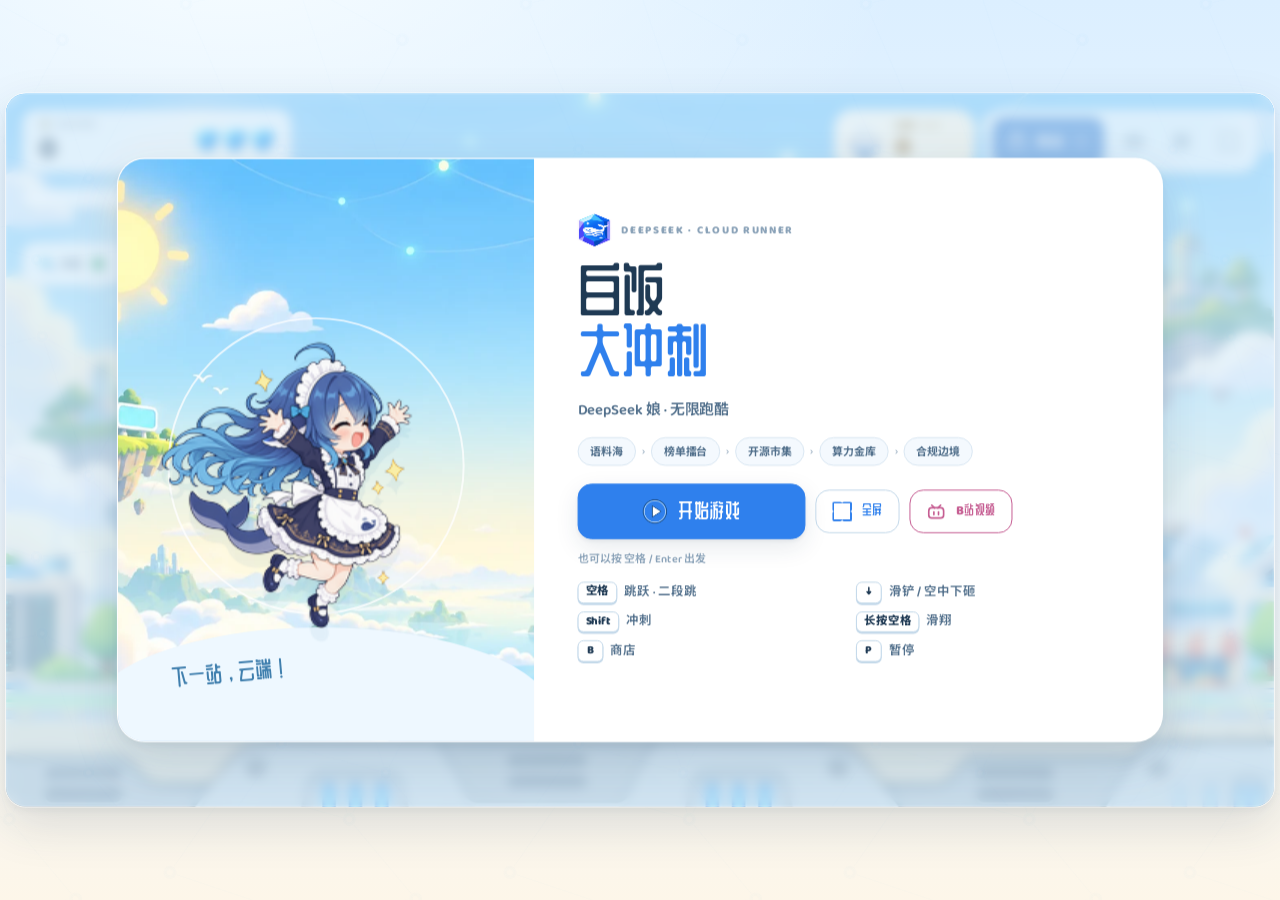
==== index.html @ c10078e0 "feat: expand random events and introduce them gradually Add moving validation bars, repeated slide c" ====
<!DOCTYPE html>
<html lang="zh-CN">
<head>
<meta charset="utf-8">
<meta name="viewport" content="width=device-width,initial-scale=1,viewport-fit=cover,user-scalable=no">
<title>DeepSeek 娘 · 白饭大冲刺</title>
<meta name="theme-color" content="#eaf5ff">
<!-- iOS exposes no Fullscreen API for pages, so an installed home-screen app is
     the only chrome-free option there; these let 分享 → 添加到主屏幕 launch
     without Safari's toolbars. -->
<meta name="mobile-web-app-capable" content="yes">
<meta name="apple-mobile-web-app-capable" content="yes">
<meta name="apple-mobile-web-app-status-bar-style" content="black-translucent">
<meta name="apple-mobile-web-app-title" content="白饭大冲刺">
<link rel="preconnect" href="https://fonts.googleapis.com">
<link rel="preconnect" href="https://fonts.gstatic.com" crossorigin>
<link href="https://fonts.googleapis.com/css2?family=Baloo+2:wght@600;800&family=Noto+Sans+SC:wght@400..900&family=ZCOOL+QingKe+HuangYou&display=swap" rel="stylesheet">
<style>
  /* Structural base only: layout that keeps the 1280x720 stage honest, the
     hide-classes the game toggles, and two hand-drawn glyphs. Every colour,
     shadow, radius and animation lives in src/art-direction.css so there is
     exactly one place to change how the game looks. */
  *{box-sizing:border-box;-webkit-tap-highlight-color:transparent}
  html,body{margin:0;height:100%;overflow:hidden}
  body{
    font-family:var(--f-ui);
    /* The display face ships one weight; asking it for 800 would smear a fake
       bold over a face that is already heavy. Real weights (Baloo, Noto) are
       unaffected — only synthesis is off. */
    font-synthesis-weight:none;
    user-select:none;-webkit-user-select:none;
    /* A held finger is a glide, and on iOS a held finger is also how you raise
       the callout bubble over a long-pressable element. Suppressing it keeps the
       verb usable on the platform that invented the gesture. */
    -webkit-touch-callout:none;
    touch-action:none;
  }
  button{font-family:inherit}

  /* ============================================================ cabinet ==== */
  #fit{position:fixed;inset:0;display:flex;align-items:center;justify-content:center}
  #stage{
    position:relative;width:1280px;height:720px;
    /* #fit is a flex row, and a 1280px item in a narrower one shrinks by default.
       Shrinking the layout box while the canvas keeps its own 1280px width put
       the right-hand third of the world outside `overflow:hidden`: the player
       ran blind into obstacles that were never on screen. The stage must stay
       1280 wide and let fitStage() scale it down instead. */
    flex:0 0 auto;
    transform-origin:center center;
    overflow:hidden;
  }
  canvas{display:block;width:1280px;height:720px}

  /* ================================================================ HUD ==== */
  #hud{position:absolute;inset:0;z-index:2;pointer-events:none;font-weight:800}

  /* NOTE: the button row lives inside #hud (z-index 2), so nothing in it can
     ever paint above #overlay (z-index 6): on the title and game-over cards
     these buttons are covered and inert, which is why the fullscreen entry
     point a player looks for first also exists on the title card itself. */
  #btns{pointer-events:auto}

  /* Fullscreen glyph, drawn in CSS: the asset pipeline's ui set is a fixed list
     that must match disk exactly, and a 20px corner bracket is not worth a PNG.
     currentColor so the same glyph works on the HUD button and on the title
     card's lighter plate. */
  .jsFs.hide{display:none}
  .fsIco{position:relative;display:inline-block;width:20px;height:20px;flex:0 0 auto}
  .fsIco::before,.fsIco::after,.fsIco i::before,.fsIco i::after{
    content:"";position:absolute;width:8px;height:8px;
    border:2px solid currentColor;border-radius:2px;
  }
  .fsIco::before{left:0;top:0;border-right:0;border-bottom:0}
  .fsIco::after{right:0;bottom:0;border-left:0;border-top:0}
  .fsIco i::before{right:0;top:0;border-left:0;border-bottom:0}
  .fsIco i::after{left:0;bottom:0;border-right:0;border-top:0}

  /* Bilibili's TV mark, drawn inline for the same reason as .fsIco: ui/ is a
     fixed list that must match disk, and a one-off brand glyph is not worth a
     PNG. currentColor so the ghost button decides the colour. */
  .biliIco{width:20px;height:20px;flex:0 0 auto;fill:none;stroke:currentColor;stroke-width:2;stroke-linecap:round;stroke-linejoin:round}

  /* ============================================================ overlays ==== */
  #overlay{
    position:absolute;inset:0;z-index:6;display:flex;align-items:center;justify-content:center;
  }
  #overlay.hide{display:none}

  /* ============================================================= loading === */
  #loading{
    position:absolute;inset:0;z-index:9;display:flex;align-items:center;justify-content:center;
    flex-direction:column;gap:18px;
  }
  #loading.hide{display:none}

  /* ========================================================== touch pad ==== */
  /* Pinned to the viewport rather than to the 1280x720 stage on purpose: inside
     the stage these would be scaled down with the world and land around 25px on
     a phone, well under any touch-target guideline, and they would move around
     under the thumb every time the window changed size. */
  #pad{position:fixed;inset:0;z-index:8;display:none;pointer-events:none}
  @media (hover:none) and (pointer:coarse){ #pad{display:block} }
  #pad.hide{display:none}
  #pad .side{position:absolute;bottom:calc(18px + env(safe-area-inset-bottom,0px));display:flex;gap:14px;align-items:flex-end}
  #pad .side.l{left:calc(18px + env(safe-area-inset-left,0px))}
  #pad .side.r{right:calc(18px + env(safe-area-inset-right,0px))}

  /* ============================================================ rotate ===== */
  /* The stage is 16:9, so a portrait phone can only ever show a sliver of it
     (a 390px-wide screen lands on a ~0.3 scale with two thirds of the track
     off-screen). Rather than let someone start a run they cannot read, ask for
     landscape first. Purely a media query: rotating swaps it out with no JS. */
  #rotate{
    position:fixed;inset:0;z-index:20;display:none;
    flex-direction:column;align-items:center;justify-content:center;gap:18px;
    padding:28px;text-align:center;
  }
  /* iOS only: no Fullscreen API to offer, so point at the one route that works. */
  .iosHint{display:none;margin-top:10px}
  body.ios .iosHint{display:block}
  /* Phones only. A portrait tablet or a narrow desktop window still lands on a
     scale around 0.6, which is small but honest, and blocking it would be a
     false alarm. */
  @media (orientation:portrait) and (max-width:600px){ #rotate{display:flex} }

  /* ============================================================= helpers === */
  #stage.selecting canvas{transition:filter .25s}

  @media (prefers-reduced-motion:reduce){
    *,*::before,*::after{animation-duration:.001ms !important;animation-iteration-count:1 !important}
  }
</style>
<link rel="stylesheet" href="src/art-direction.css?v=20260930-sky2">
</head>
<body>
<div id="fit">
  <div id="stage">
    <canvas id="cv" width="1280" height="720"></canvas>

    <div id="hud">
      <div id="dashFx"></div>
      <div id="topleft" class="panel">
        <div id="scoreWrap">
          <div id="scoreLabel"><img data-asset="ui/badge_score" alt="">SCORE</div>
          <div id="score">0</div>
        </div>
        <div id="riceWrap">
          <img id="riceIcon" alt="白饭">
          <div id="riceBlock">
            <div id="riceLabel">白饭 <span>RICE</span></div>
            <div id="riceCount">0</div>
          </div>
        </div>
      </div>

      <div id="topright">
        <div id="livesRow" class="panel"></div>
        <div id="dashHud" class="panel">
          <span class="dhTag"><img data-asset="item/dash" alt="">冲刺</span>
          <div id="dashPips"></div>
          <div id="dashCd"><i id="dashCdBar"></i></div>
        </div>
        <div id="btns">
          <button class="btn" id="btnShop" title="技能商店"><svg class="hudIcon" viewBox="0 0 24 24" aria-hidden="true"><path d="M5 8h14l1 12H4L5 8Z"/><path d="M8 9V6a4 4 0 0 1 8 0v3"/></svg><span class="btnTip">商店</span><kbd aria-hidden="true">B</kbd></button>
          <button class="btn" id="btnSound" title="音效开关 (M)" aria-label="静音" aria-pressed="false"><svg class="hudIcon" viewBox="0 0 24 24" aria-hidden="true"><path d="M11 4 6 8H3v8h3l5 4V4Z"/><g class="soundWaves"><path d="M15 8a6 6 0 0 1 0 8M18 4a11 11 0 0 1 0 16"/></g><path class="soundSlash" d="m16 9 6 6m0-6-6 6"/></svg></button>
          <button class="btn" id="btnPause" title="暂停 (P)" aria-label="暂停游戏"><svg class="hudIcon" viewBox="0 0 24 24" aria-hidden="true"><rect x="5" y="4" width="4" height="16" rx="1.5"/><rect x="15" y="4" width="4" height="16" rx="1.5"/></svg></button>
          <button class="btn jsFs hide" id="btnFull" title="全屏 (F)" aria-label="切换全屏"><svg class="hudIcon" viewBox="0 0 24 24" aria-hidden="true"><path d="M9 3H3v6m12-6h6v6M3 15v6h6m12-6v6h-6"/></svg></button>
        </div>
        <div id="powerups"></div>
      </div>

      <div id="shopNotice" class="panel"></div>

      <div id="combo">
        <div id="comboRing"></div>
        <div id="comboNum">x1</div>
        <div id="comboTxt">白饭连击</div>
      </div>
    </div>

    <div id="overlay">
      <div class="card" id="cardTitle">
        <div class="titleArt" aria-hidden="true"><span class="titleOrbit"></span><img data-asset="hero/cheer" alt=""><span class="titleArtNote">下一站，云端！</span></div>
        <div class="titleContent">
        <div class="titleEyebrow"><img id="emblem" alt="">DEEPSEEK · CLOUD RUNNER</div>
        <div class="titleWrap">
          <h1>白饭<span>大冲刺</span></h1>
        </div>
        <div class="sub">DeepSeek 娘 · 无限跑酷</div>

        <div class="zoneStrip">
          <span class="zchip">语料海</span><em>›</em>
          <span class="zchip">榜单擂台</span><em>›</em>
          <span class="zchip">开源市集</span><em>›</em>
          <span class="zchip">算力金库</span><em>›</em>
          <span class="zchip">合规边境</span>
        </div>

        <div class="startRow">
          <button class="bigbtn" id="btnStart"><img data-asset="ui/icon_play" alt="">开始游戏</button>
          <button class="bigbtn ghost jsFs hide" id="btnFullCard"><span class="fsIco"><i></i></span>全屏</button>
          <a class="bigbtn ghost" id="btnBili" href="https://www.bilibili.com/video/BV1D9aW6KEaZ/" target="_blank" rel="noopener noreferrer" title="在哔哩哔哩观看"><svg class="biliIco" viewBox="0 0 24 24" aria-hidden="true"><rect x="3" y="7.6" width="18" height="12.4" rx="3.6"/><path d="M6.6 4.4 10 7.9M17.4 4.4 14 7.9"/><path d="M9.2 12.6v3.4M14.8 12.6v3.4"/></svg>B站视频</a>
        </div>
        <div class="start">也可以按 空格 / Enter 出发</div>

        <div class="keybar">
          <span class="kb"><b>空格</b>跳跃 · 二段跳</span>
          <span class="kb"><b>↓</b>滑铲 / 空中下砸</span>
          <span class="kb"><b>Shift</b>冲刺</span>
          <span class="kb"><b>长按空格</b>滑翔</span>
          <span class="kb"><b>B</b>商店</span>
          <span class="kb"><b>P</b>暂停</span>
        </div>
        <div class="mobileHelp">手机横屏 · 使用两侧按钮跳跃、冲刺和滑铲</div>
        <div class="iosHint">iPhone 全屏：分享 → 添加到主屏幕</div>
        <div class="best" id="titleBest"></div>
        </div>
      </div>

      <div class="card hide" id="cardOver" style="display:none">
        <div class="overArt" aria-hidden="true">
          <span class="overOrbit"></span>
          <img class="overFoe" data-asset="obstacle/new/patrol" alt="">
          <img class="overHero" data-asset="hero/hurt" alt="">
          <span class="overArtNote">被 Bug 拦住了去路</span>
        </div>

        <div class="overContent">
          <div class="goHead">
            <img class="marquee" data-asset="ui/marquee" alt="">
            <div class="goHeadTxt">
              <div id="goTitle">绊倒了！</div>
            </div>
          </div>

          <div class="goScore">
            <div class="goScoreLabel">本局总分</div>
            <div id="sScore" class="goScoreNum">0</div>
            <div id="bestLine"></div>
          </div>

          <div id="deathReason" class="deathReason" role="status"></div>

          <div id="goStats">
            <div class="stat"><span><img class="statIco" data-asset="item/rice" alt="">白饭</span><b id="sRice">0</b></div>
            <div class="stat"><span><img class="statIco" data-asset="item/dash" alt="">距离</span><b id="sDist">0</b></div>
            <div class="stat"><span><img class="statIco" data-asset="ui/badge_score" alt="">最高连击</span><b id="sCombo">0</b></div>
            <div class="stat"><span><img class="statIco" data-asset="item/datacard" alt="">到达分区</span><b id="sZone">—</b></div>
            <div class="stat"><span><img class="statIco" data-asset="item/spark" alt="">完成分区目标</span><b id="sGoals">0</b></div>
            <div class="stat skills"><span><img class="statIco" data-asset="ui/icon_shop" alt="">本局技能</span><b id="sCards">无</b></div>
          </div>

          <div class="row">
            <button class="legbtn primary" id="btnAgain"><img data-asset="ui/icon_restart" alt="">再跑一次</button>
            <button class="legbtn" id="btnHome"><img data-asset="ui/icon_home" alt="">回到标题</button>
          </div>
          <div class="overHint">按 空格 / Enter 立即重跑</div>
        </div>
      </div>
    </div>

    <div id="loading">
      <img id="loadEmblem" data-asset="ui/emblem" alt="" style="width:88px;height:88px;filter:drop-shadow(0 6px 16px rgba(0,0,0,.6))">
      <div class="loadTitle">正在加载素材</div>
      <div class="loadBar"><i></i></div>
    </div>
  </div>
</div>

<div id="rotate">
  <div class="phone"></div>
  <b>请横屏游玩</b>
  <span>赛道是 16:9 的，竖屏只看得见中间一小条。<br>把手机横过来即可开始。</span>
</div>

<div id="pad" class="hide">
  <div class="side l">
    <button id="padSlide" aria-label="滑铲 / 空中下砸">滑铲<i>按住下砸</i></button>
    <button id="padDash" aria-label="冲刺">冲刺</button>
  </div>
  <div class="side r">
    <button class="jump" id="padJump" aria-label="跳跃 / 按住滑翔">跳跃<i>按住滑翔</i></button>
  </div>
</div>

<script src="src/memes.js"></script>
<script src="src/audio.js"></script>
<script src="src/game.js?v=20261001-events1"></script>
</body>
</html>
---- src/art-direction.css ----
/* ==========================================================================
   白饭大冲刺 · UI design system
   One theme, one component language. Light "paper over sky": white cards,
   quiet blue ink, warm gold reserved for rewards. No neon, no glow, no
   scanlines — the illustration carries the colour, the interface stays calm.
   Structure lives in index.html; everything visual is defined here.
   ========================================================================== */

:root{
  /* --- type: two voices, split by job -------------------------------- */
  --f-ui:'Baloo 2','Noto Sans SC','PingFang SC','Microsoft YaHei UI',system-ui,sans-serif;
  --f-display:'Baloo 2','ZCOOL QingKe HuangYou','Noto Sans SC','PingFang SC','Microsoft YaHei UI',system-ui,sans-serif;

  /* --- ink ------------------------------------------------------------ */
  --ink:#1f3a54;          /* headings, numbers, primary text */
  --ink-2:#52708c;        /* body, values, secondary */
  --ink-3:#8aa2b8;        /* captions, hints */

  /* --- surfaces ------------------------------------------------------- */
  --paper:#ffffff;
  --paper-soft:#f4f9fe;
  --line:#dbe8f3;
  --line-strong:#c4d9ea;

  /* --- accents: one job each ------------------------------------------ */
  --blue:#2f80ed;         /* interactive */
  --blue-2:#1e63c8;       /* interactive, pressed/hover */
  --blue-soft:#e7f1fd;
  --gold:#b97b12;         /* reward text (contrast-safe on light) */
  --gold-bright:#f2a93b;  /* reward fill, bar, icon */
  --gold-soft:#fdf3e0;
  --green:#3fa97c;        /* buffs, safety, dash */
  --green-soft:#e7f6ef;
  --red:#e4605e;          /* hazards */
  --pink:#c65d92;         /* special upgrades */
  --pink-soft:#fbeaf3;

  /* --- radius --------------------------------------------------------- */
  --r-s:10px; --r-m:14px; --r-l:20px; --r-xl:28px;

  /* --- elevation: soft, single source --------------------------------- */
  --sh-1:0 1px 2px rgba(31,58,84,.07),0 2px 10px rgba(31,58,84,.05);
  --sh-2:0 2px 4px rgba(31,58,84,.06),0 8px 24px rgba(31,58,84,.10);
  --sh-3:0 4px 8px rgba(31,58,84,.05),0 18px 48px rgba(31,58,84,.14);
}

/* ============================================================ backdrop === */
html,body{background:#e9f4fd}
body{color:var(--ink)}
#fit{background:
  radial-gradient(1100px 640px at 18% -8%,#f8fdff 0%,rgba(248,253,255,0) 62%),
  linear-gradient(180deg,#dcefff 0%,#eef7ff 56%,#fdf6e9 100%)}
/* The repeating AI motif. The URL arrives as a custom property rather than a
   literal, because ASSET_VERSION lives in game.js and CSS cannot read it: a bare
   `url(...)` here would be a second, separate cache entry for a file the
   preloader already fetched (see assetURL in game.js). bindShellAssets() sets
   it before the first frame. Unset simply means no motif, which is the correct
   degradation — the same layers are already a soft gradient without it. */
#fit::before{
  content:"";position:absolute;inset:0;pointer-events:none;
  background:var(--pattern-ai) center/340px repeat;opacity:.05;
}
#stage{
  border-radius:var(--r-l);
  box-shadow:0 0 0 1px rgba(255,255,255,.65),var(--sh-3);
}
#stage::after{
  content:"";position:absolute;inset:0;z-index:1;pointer-events:none;
  border-radius:var(--r-l);box-shadow:inset 0 0 0 1.5px rgba(255,255,255,.4);
}

/* =============================================================== panels === */
.panel{
  position:relative;
  background:rgba(255,255,255,.88);
  border:1px solid var(--line);
  border-radius:var(--r-m);
  backdrop-filter:blur(10px);-webkit-backdrop-filter:blur(10px);
  box-shadow:var(--sh-1);
}
.panel::before{content:none}

/* ============================================================ typography == */
#cardTitle h1,.titleArtNote,#goTitle,
.bigbtn,.legbtn,
#loading .loadTitle,
#shopPanel h2,.siName,
#evTitle,#zoneName,
#rotate b,
#pad button,
#btnShop .btnTip,
#cardOver .stat b{font-family:var(--f-display)}
/* Long mixed values ("护盾 Lv.2、磁铁 Lv.1、过载 Lv.3") are a sentence, not a
   name: the display face turns them to mush at 14px. */
#cardOver .stat.skills b{font-family:var(--f-ui)}

/* ================================================================= HUD === */
#topleft{
  position:absolute;left:16px;top:16px;
  display:flex;align-items:center;gap:14px;
  min-width:272px;height:64px;box-sizing:border-box;padding:8px 16px;
}
#scoreWrap{display:flex;flex-direction:column;line-height:1;min-width:96px}
#scoreLabel{
  display:flex;align-items:center;gap:5px;
  font-size:11px;font-weight:800;letter-spacing:.14em;color:var(--ink-3);margin-bottom:4px;
}
#scoreLabel img{width:13px;height:13px;opacity:.85}
#score{font-size:30px;font-weight:800;line-height:1;color:var(--ink);font-variant-numeric:tabular-nums}
#livesRow{
  display:flex;align-items:center;gap:4px;margin-left:auto;padding:0 0 0 14px;
  background:none;border:0;border-left:1px solid var(--line);border-radius:0;
  box-shadow:none;backdrop-filter:none;-webkit-backdrop-filter:none;
}
#livesRow::before{content:none}
.life{width:24px;height:24px;transition:transform .2s,opacity .3s,filter .3s}
.life.lost{opacity:.32;filter:grayscale(1);transform:scale(.85)}

#combo{
  position:absolute;left:304px;top:16px;width:104px;height:64px;box-sizing:border-box;
  display:flex;flex-direction:column;align-items:center;justify-content:center;gap:1px;
  background:rgba(253,243,224,.94);border:1px solid #f0dfb8;border-radius:var(--r-m);
  backdrop-filter:blur(10px);-webkit-backdrop-filter:blur(10px);box-shadow:var(--sh-1);
  opacity:0;transition:opacity .18s;
}
#combo.on{opacity:1}
#comboNum{font-size:28px;font-weight:800;line-height:1;color:var(--gold);font-variant-numeric:tabular-nums}
#comboNum.hit{animation:cpop .3s cubic-bezier(.34,1.7,.5,1)}
@keyframes cpop{0%{transform:scale(1)}50%{transform:scale(1.32)}100%{transform:scale(1)}}
#comboTxt{font-size:11px;font-weight:700;letter-spacing:.08em;color:var(--gold);opacity:.8}
#comboRing{display:block;position:absolute;inset:7px;border:2px solid rgba(223,169,67,.28);border-radius:50%;pointer-events:none;transition:transform .08s,opacity .08s}

#topright{position:absolute;top:16px;right:16px;display:flex;flex-direction:row;align-items:center;gap:10px}

#riceWrap{
  display:flex;align-items:center;gap:10px;min-width:142px;height:64px;box-sizing:border-box;padding:0 16px 0 10px;margin:0;
  background:linear-gradient(150deg,#fffdf7,#fff2d8);border:1px solid rgba(255,255,255,.95);border-radius:19px;
  box-shadow:inset 0 -2px 0 #eddab2,0 4px 12px rgba(57,104,143,.12);
}
#riceIcon{width:40px;height:40px;object-fit:contain;filter:drop-shadow(0 2px 1px rgba(152,107,36,.12))}
#riceBlock{display:flex;flex-direction:column;line-height:1}
#riceLabel{display:flex;align-items:center;gap:6px;font-size:10px;font-weight:700;letter-spacing:.04em;color:#956d2c;margin-bottom:3px;white-space:nowrap}
#riceLabel span{font-size:8px;letter-spacing:.12em;color:#ac8951}
#riceCount{font-size:27px;font-weight:800;line-height:1;color:#8e5d19;font-variant-numeric:tabular-nums}
#riceCount.pop{animation:pop .26s ease-out}
@keyframes pop{0%{transform:scale(1)}45%{transform:scale(1.28)}100%{transform:scale(1)}}

#btns{
  display:flex;align-items:center;gap:4px;height:64px;padding:7px;
  border:1px solid rgba(255,255,255,.85);border-radius:19px;
  background:rgba(242,250,255,.88);
  backdrop-filter:blur(14px);-webkit-backdrop-filter:blur(14px);
  box-shadow:inset 0 1px 0 #fff,0 4px 12px rgba(57,104,143,.12);
}
.btn{
  height:46px;min-width:46px;padding:0;border-radius:var(--r-m);border:1px solid var(--line);
  background:rgba(255,255,255,.88);color:var(--blue);cursor:pointer;font-weight:800;
  display:flex;align-items:center;justify-content:center;gap:8px;
  backdrop-filter:blur(10px);-webkit-backdrop-filter:blur(10px);
  box-shadow:var(--sh-1);
  transition:transform .12s,box-shadow .12s,background-color .15s,border-color .15s,color .15s;
}
.btn img{width:22px;height:22px;object-fit:contain;pointer-events:none}
.btn:hover{transform:translateY(-1px);background:#fff;border-color:var(--line-strong);box-shadow:var(--sh-2)}
.btn:active{transform:translateY(1px);box-shadow:var(--sh-1)}
.btn.off{color:var(--ink-3)}
#btns .btn{
  flex:0 0 auto;width:44px;min-width:44px;height:48px;border:0;border-radius:12px;
  color:#53799a;background:transparent;box-shadow:none;
  backdrop-filter:none;-webkit-backdrop-filter:none;
  transition:transform .18s ease,background-color .18s ease,box-shadow .18s ease,color .18s ease;
}
#btns .btn:hover{color:#246fc2;background:#fff;box-shadow:0 2px 5px rgba(57,104,143,.09);transform:translateY(-1px)}
#btns .btn:active{transform:translateY(1px) scale(.96);box-shadow:none}
#btns .btn:focus-visible{outline:3px solid #215fa4;outline-offset:2px}
.hudIcon{width:21px;height:21px;fill:none;stroke:currentColor;stroke-width:1.8;stroke-linecap:round;stroke-linejoin:round;pointer-events:none}
#btns #btnShop{
  width:auto;min-width:112px;padding:0 13px;margin-right:4px;gap:8px;
  color:#fff;background:#307bd3;
  box-shadow:inset 0 1px 0 rgba(255,255,255,.25),0 3px 0 #2261aa,0 4px 7px rgba(37,99,168,.18);
}
#btns #btnShop:hover{background:#3c88de;box-shadow:inset 0 1px 0 rgba(255,255,255,.3),0 3px 0 #2261aa,0 5px 10px rgba(37,99,168,.22)}
#btns #btnShop:active{transform:translateY(2px);box-shadow:inset 0 1px 3px rgba(20,67,122,.2)}
#btnShop .btnTip{font-family:var(--f-ui);font-size:14px;font-weight:700;letter-spacing:.05em}
#btnShop kbd{display:flex;align-items:center;justify-content:center;width:17px;height:19px;border:1px solid rgba(255,255,255,.35);border-radius:5px;font:600 10px var(--f-ui);color:#e0efff}
#btns .btn.off{color:#8b9dad;background:rgba(210,225,237,.5)}
.soundSlash,#btnSound.off .soundWaves{display:none}
#btnSound.off .soundSlash{display:block}

#dashHud{
  position:absolute;left:16px;top:150px;height:44px;box-sizing:border-box;
  display:flex;align-items:center;gap:9px;padding:0 14px;
}
.dhTag{display:flex;align-items:center;gap:5px;font-size:11px;font-weight:800;letter-spacing:.1em;color:var(--ink-2)}
.dhTag img{width:18px;height:18px;object-fit:contain}
#dashPips{display:flex;gap:4px}
#dashPips i{width:12px;height:12px;border-radius:4px;background:var(--green);box-shadow:inset 0 1px 0 rgba(255,255,255,.45)}
#dashPips i.spent{background:#e3ecf3;box-shadow:none}
#dashCd{position:relative;width:0;height:6px;border-radius:3px;overflow:hidden;background:#e3ecf3;transition:width .18s}
#dashCd.on{width:52px}
#dashCd i{display:block;height:100%;width:0;border-radius:3px;background:var(--green)}

#powerups{position:absolute;left:184px;top:150px;display:flex;flex-direction:row;align-items:center;gap:8px}
.pw{display:flex;align-items:center;gap:9px;width:150px;height:44px;box-sizing:border-box;padding:0 12px 0 8px}
.pw img{width:26px;height:26px;object-fit:contain;flex:0 0 auto}
.pwBody{flex:1;display:flex;flex-direction:column;gap:3px;min-width:0}
.pwName{font-size:11px;font-weight:800;letter-spacing:.04em;color:var(--ink-2);white-space:nowrap;overflow:hidden;text-overflow:ellipsis}
.pw .bar{position:relative;height:6px;border-radius:3px;background:#e3ecf3;overflow:hidden}
.pw .bar i{display:block;height:100%;border-radius:3px;background:var(--blue);transition:width .1s linear}
.pw.chip .bar i{background:var(--gold-bright)}
.pw.magnet .bar i{background:#e58ab8}
.pw.shield .bar i{background:var(--green)}
.pw.overclock .bar i{background:var(--gold-bright)}

#dashFx{
  position:absolute;inset:0;pointer-events:none;opacity:0;transition:opacity .25s;
  background:linear-gradient(90deg,transparent,rgba(255,255,255,.32),transparent);
}

#zonePlaque{
  position:absolute;left:16px;top:96px;
  display:flex;align-items:baseline;gap:10px;
  min-width:280px;max-width:470px;box-sizing:border-box;padding:9px 14px;
  transition:border-color .3s,background-color .3s;
}
#zoneTag{display:none}
#zoneName{font-size:17px;color:var(--ink);letter-spacing:.02em;white-space:nowrap}
#zoneRule{font-size:11px;font-style:normal;color:var(--ink-2)}
#zoneGoal{
  font-size:11px;color:var(--gold);margin-left:auto;padding-left:10px;
  border-left:1px solid var(--line);white-space:nowrap;
}
#zonePlaque.banner{border-color:#f0d9a8;background:rgba(253,243,224,.95)}

#eventBanner{
  position:absolute;right:16px;top:96px;width:382px;max-width:382px;box-sizing:border-box;
  display:flex;align-items:center;gap:12px;padding:10px 14px;
  border-left:4px solid var(--blue);
  opacity:0;pointer-events:none;transform:translateY(-6px);
  transition:opacity .25s,transform .25s,border-color .25s;
}
#eventBanner.on{opacity:1;transform:translateY(0)}
#eventBanner.reward{border-left-color:var(--gold-bright)}
#eventBanner.hazard{border-left-color:var(--red)}
#eventBanner.shop{border-left-color:var(--green)}
#eventBanner.mood{border-left-color:var(--blue)}
#evFace{width:44px;height:56px;object-fit:contain;flex:0 0 auto}
#evBody{display:flex;flex-direction:column;gap:2px;min-width:0;flex:1}
#evTitle{font-size:15px;font-weight:800;color:var(--ink);line-height:1.3}
#evText{font-size:11.5px;font-weight:600;color:var(--ink-2);line-height:1.45}
#evCue{display:none}
#evTimer{margin-top:4px;height:4px;border-radius:2px;background:#e3ecf3;overflow:hidden}
#evTimer i{display:block;height:100%;width:100%;border-radius:2px;background:var(--gold-bright)}

#shopNotice{
  position:absolute;right:16px;bottom:16px;max-width:360px;padding:8px 14px;border-radius:var(--r-s);
  font-size:12.5px;font-weight:700;color:var(--gold);
  background:rgba(253,243,224,.95);border:1px solid #f0dfb8;box-shadow:var(--sh-1);
  opacity:0;pointer-events:none;transition:opacity .2s;
}
#shopNotice.on{opacity:1}

/* ============================================================= overlays === */
#overlay{
  background:rgba(214,236,250,.6);
  backdrop-filter:blur(6px);-webkit-backdrop-filter:blur(6px);
}
#overlay::before{
  content:"";position:absolute;inset:0;pointer-events:none;opacity:.04;
  background:var(--pattern-ai) center/300px repeat;
}
.card{
  position:relative;z-index:1;
  display:flex;flex-direction:column;align-items:center;text-align:center;
  padding:32px 44px;
  max-height:calc(100% - 28px);overflow:auto;scrollbar-width:none;
  background:var(--paper);border:1px solid rgba(255,255,255,.9);border-radius:var(--r-xl);
  box-shadow:var(--sh-3);
}
.card::-webkit-scrollbar{display:none}

/* =========================================================== title card == */
#cardTitle{
  width:1056px;max-width:1056px;height:590px;padding:0;
  display:grid;grid-template-columns:420px 1fr;
  overflow:hidden;text-align:left;
}
/* Both card illustration columns (title and game-over) paint the sky backdrop.
   --card-sky is the SAME file the game loads for the running background
   (bg/sky.webp, 48 KB), not the 989 KB PNG these two rules used to pull in
   separately: the preloader already has it, so the cards cost no extra download
   and cannot drift from what the canvas draws. The `#d9f1ff` fallback keeps the
   flat sky colour if the variable is unset. Keep both rules on the variable —
   fixing only one leaves the other downloading the PNG and drifting on update. */
.titleArt{height:100%;position:relative;overflow:hidden;
  background:var(--card-sky,#d9f1ff) 25% center / auto 100%}
.titleArt::after{content:'';position:absolute;bottom:-65px;left:-30px;width:470px;height:180px;border-radius:50%;background:#eef8ff}
.titleArt > img{
  position:absolute;width:420px;height:auto;left:-6px;top:185px;z-index:2;
  filter:drop-shadow(0 14px 0 rgba(74,135,180,.08));
  animation:float 4s ease-in-out infinite;
}
@keyframes float{0%,100%{transform:translateY(0)}50%{transform:translateY(-8px)}}
.titleOrbit{position:absolute;width:300px;height:300px;border:2px solid rgba(255,255,255,.75);border-radius:50%;left:50px;top:160px}
.titleArtNote{position:absolute;bottom:50px;left:54px;z-index:3;color:#3f7fae;font-size:22px;font-weight:900;transform:rotate(-5deg)}
.titleContent{padding:36px 44px;align-self:center;min-width:0}
.titleEyebrow{display:flex;align-items:center;gap:10px;color:var(--ink-3);font-size:11px;font-weight:800;letter-spacing:.16em}
.titleEyebrow #emblem{width:34px;height:34px;animation:none;filter:none}
#cardTitle .titleWrap{width:auto;height:auto;display:block;margin:16px 0 12px}
#cardTitle h1{margin:0;font-size:58px;line-height:1.08;letter-spacing:0;color:var(--ink)}
#cardTitle h1 span{display:block;color:var(--blue)}
#cardTitle .sub{margin:0;font-size:15px;font-weight:600;line-height:1.65;letter-spacing:0;color:var(--ink-2)}
#cardTitle .zoneStrip{display:flex;align-items:center;gap:6px;flex-wrap:wrap;margin:14px 0 18px}
#cardTitle .zchip{
  padding:4px 12px;border-radius:999px;font-size:11px;font-weight:700;
  color:var(--ink-2);background:var(--paper-soft);border:1px solid var(--line);
}
#cardTitle .zoneStrip em{font-style:normal;color:var(--ink-3);font-size:11px}
#cardTitle .startRow{justify-content:flex-start;gap:10px;margin:0}
#cardTitle #btnStart{min-width:230px}
#cardTitle #btnFullCard{min-height:44px;padding:0 16px;font-size:13px}
/* An <a>, not a <button>: the rest of the row drives game actions, this one
   leaves the page. .bigbtn.ghost already sizes it; an anchor just needs the
   underline gone.
   Pink so the row reads "two ways to play, one door out" at a glance. Reuses
   the --pink pair rather than adding a brand token: it lands at the same
   contrast as the blue ghost beside it (3.90 vs 3.87), whereas Bilibili's own
   #FB7299 is only 2.64:1 and would look washed out at 13px. The .biliIco uses
   currentColor, so the glyph follows this colour for free. */
#cardTitle #btnBili{text-decoration:none;color:var(--pink);border-color:var(--pink)}
#cardTitle #btnBili:hover{background:var(--pink-soft);border-color:var(--pink)}
#cardTitle .start{margin:10px 0 14px;font-size:11px;font-weight:600;letter-spacing:.02em;text-align:left;color:var(--ink-3)}
/* Three explicit rows keep the key list inside the card's fixed height. */
#cardTitle .keybar{display:grid;grid-template-columns:1fr 1fr;gap:8px 16px;margin:0;justify-content:start}
#cardTitle .kb{border:0;background:transparent;padding:0;font-size:12.5px;line-height:1.3;gap:7px;white-space:nowrap}
#cardTitle .kb b{padding:3px 7px;font-size:11.5px;line-height:1.2;border-radius:6px}
.mobileHelp{display:none;font-size:12px;line-height:1.6;color:var(--ink-2);margin-top:12px}
#cardTitle .best{display:inline-flex;font-size:11px;padding:0;margin:14px 0 0;border:0;box-shadow:none;background:none;color:var(--gold)}

/* --- buttons ------------------------------------------------------------ */
.bigbtn{
  display:inline-flex;align-items:center;justify-content:center;gap:10px;cursor:pointer;
  min-height:56px;padding:0 32px;border-radius:var(--r-m);border:1px solid var(--blue);
  font-size:20px;font-weight:800;letter-spacing:.04em;color:#fff;background:var(--blue);
  box-shadow:var(--sh-2);
  transition:transform .12s,box-shadow .12s,background-color .15s,border-color .15s;
}
.bigbtn img{width:26px;height:26px;object-fit:contain}
.bigbtn:hover{background:var(--blue-2);border-color:var(--blue-2);transform:translateY(-1px);box-shadow:var(--sh-3)}
.bigbtn:active{transform:translateY(1px);box-shadow:var(--sh-1)}
.bigbtn.ghost{
  min-height:44px;padding:0 16px;font-size:13px;font-weight:800;
  color:var(--blue);background:transparent;border-color:var(--line-strong);box-shadow:none;
}
.bigbtn.ghost:hover{background:var(--blue-soft);border-color:var(--blue);transform:none;box-shadow:none}
.startRow{display:flex;align-items:center;justify-content:center;gap:12px;flex-wrap:wrap}
.start{font-size:11px;font-weight:600;color:var(--ink-3);letter-spacing:.02em}

.keybar{display:flex;gap:8px;flex-wrap:wrap;justify-content:center}
.kb{display:inline-flex;align-items:center;gap:7px;font-size:12.5px;font-weight:600;color:var(--ink-2);white-space:nowrap}
.kb b{
  display:inline-flex;align-items:center;justify-content:center;min-width:26px;padding:3px 8px;
  border-radius:6px;font-size:11.5px;font-weight:800;color:var(--ink);
  background:var(--paper);border:1px solid var(--line-strong);box-shadow:0 1.5px 0 var(--line-strong);
}
.best{display:inline-flex;align-items:center;gap:7px;font-size:11px;font-weight:800;color:var(--gold);letter-spacing:.02em}
.best img{width:16px;height:16px;object-fit:contain}
.best:empty{display:none}

/* ========================================================== game over ==== */
/* Built like the launch card — same 1056px frame, same illustration column —
   so the end of a run reads as the next page of the same book, not a form. */
#cardOver{
  width:1056px;max-width:1056px;min-height:552px;
  display:grid;grid-template-columns:392px 1fr;
  /* .card centres its children; a grid item centred in the block axis would
     collapse the art column to its content height, which is zero — everything
     in it is absolutely positioned. */
  align-items:stretch;
  padding:0;overflow:hidden;text-align:left;
}
.overArt{position:relative;overflow:hidden;
  background:var(--card-sky,#d9f1ff) 68% center / auto 100% no-repeat}
.overArt::after{
  content:'';position:absolute;left:-72px;bottom:-74px;width:560px;height:200px;
  border-radius:50%;background:#f2fbff;box-shadow:0 -10px 22px rgba(126,175,214,.10);
}
.overArt::before{
  content:'';position:absolute;left:-46px;bottom:96px;width:440px;height:340px;
  border-radius:50%;z-index:1;
  background:radial-gradient(closest-side,rgba(255,255,255,.7),rgba(255,255,255,0));
}
.overOrbit{position:absolute;left:66px;top:236px;width:224px;height:224px;z-index:1;
  border:2px solid rgba(255,255,255,.75);border-radius:50%}
.overHero{
  position:absolute;left:4px;bottom:92px;width:322px;height:auto;z-index:2;
  filter:drop-shadow(0 14px 0 rgba(74,135,180,.09));
  animation:float 4.4s ease-in-out infinite;
}
.overFoe{
  position:absolute;left:262px;bottom:34px;width:84px;height:auto;z-index:3;
  filter:drop-shadow(0 5px 0 rgba(74,135,180,.12));
  animation:foeTaunt 2.4s ease-in-out infinite;
}
@keyframes foeTaunt{
  0%,100%{transform:rotate(-6deg) translateY(0)}
  50%{transform:rotate(-2deg) translateY(-6px)}
}
.overArtNote{
  position:absolute;left:30px;bottom:38px;z-index:4;
  color:#3f7fae;font-size:20px;font-weight:900;transform:rotate(-5deg);text-shadow:0 1px 0 #fff;
}
.overContent{display:flex;flex-direction:column;align-items:center;padding:20px 44px 22px;min-width:0;text-align:center}

/* Ribbon header. The marquee art is 1200x360 and its inner field (where the
   heading belongs) runs rows 153-230, centred at 0.532 of the art; in this
   110px box that field falls on rows 59-70, so the heading takes a small
   downward nudge to sit on it rather than above it. */
.goHead{position:relative;width:100%;height:110px;display:flex;flex-direction:column;align-items:center;justify-content:center}
.goHead .marquee{position:absolute;inset:0;width:100%;height:100%;object-fit:contain}
.goHeadTxt{position:relative;z-index:1;display:flex;flex-direction:column;align-items:center;gap:2px;margin-top:8px}
#goTitle{font-size:32px;line-height:1;letter-spacing:.06em;color:var(--gold)}
#goTitle.pauseTitle{color:var(--blue)}

.goScore{display:flex;flex-direction:column;align-items:center;margin-top:2px}
.goScoreLabel{font-size:11px;font-weight:800;letter-spacing:.28em;color:var(--ink-3)}
.goScoreNum{font-size:56px;font-weight:800;line-height:1.1;color:var(--ink);font-variant-numeric:tabular-nums}
.goScore::after{content:'';display:block;width:120px;height:1px;margin:10px auto 0;background:var(--line)}
/* One line, two states — a record fell or it did not. It renders in both, so
   the card keeps its height either way, and the shortfall case is still worth
   reading: "how close was I" is the first thing a runner asks. */
#bestLine{display:flex;align-items:center;justify-content:center;gap:7px;margin-top:8px;min-height:30px;font-variant-numeric:tabular-nums}
#bestLine img{width:20px;height:20px;object-fit:contain}
#bestLine.rec{
  padding:3px 14px 3px 6px;border-radius:999px;font-size:12.5px;font-weight:800;letter-spacing:.06em;
  color:var(--pink);background:var(--pink-soft);border:1px solid #f2cfdf;animation:pop .5s ease-out;
}
#bestLine.near{font-size:12px;font-weight:600;color:var(--ink-3)}
#bestLine.near img{width:17px;height:17px;opacity:.65}
#bestLine.near b{font-size:14px;color:var(--blue)}

.deathReason{width:100%;margin-top:10px;padding:9px 14px;border-radius:var(--r-m);background:#fff5dc;border:1px solid #f1dca5;color:var(--ink-2);display:flex;flex-direction:column;gap:3px;text-align:left;font-size:12px;line-height:1.35}
.deathReason b{font-family:var(--f-display);font-size:15px;color:#bd7652}
.deathReason span{color:var(--ink-3)}
#goStats{display:grid;grid-template-columns:repeat(2,minmax(0,1fr));gap:8px;width:100%;margin:12px 0 0}
.stat{
  display:flex;align-items:center;justify-content:space-between;gap:12px;
  min-height:48px;padding:8px 14px;border-radius:var(--r-m);text-align:left;
  font-size:13px;font-weight:600;color:var(--ink-2);
  background:var(--paper-soft);border:1px solid var(--line);
}
.stat span{display:inline-flex;align-items:center;gap:8px;white-space:nowrap}
.statIco{width:22px;height:22px;object-fit:contain;flex:0 0 auto}
.stat b{font-size:20px;color:var(--ink);font-variant-numeric:tabular-nums}
/* Skill names are the one value that runs long ("护盾 Lv.2、磁铁 Lv.1、过载 Lv.3"),
   so that value alone may wrap and shrink instead of stretching the tile. */
.stat.skills b{font-size:14px;line-height:1.35;white-space:normal;text-align:right}

.row{display:flex;gap:12px;margin-top:16px;flex-wrap:wrap;justify-content:center}
.legbtn{
  pointer-events:auto;display:inline-flex;align-items:center;justify-content:center;gap:10px;
  min-height:52px;padding:0 26px;border-radius:var(--r-m);cursor:pointer;
  font-size:17px;font-weight:800;letter-spacing:.02em;
  color:var(--ink-2);background:var(--paper);border:1px solid var(--line-strong);
  box-shadow:var(--sh-1);
  transition:transform .12s,box-shadow .12s,background-color .15s,border-color .15s,color .15s;
}
.legbtn img{width:24px;height:24px;object-fit:contain}
.legbtn:hover{transform:translateY(-1px);border-color:var(--line-strong);background:var(--paper-soft);box-shadow:var(--sh-2);color:var(--ink)}
.legbtn:active{transform:translateY(1px);box-shadow:var(--sh-1)}
.legbtn.primary{color:#fff;background:var(--blue);border-color:var(--blue);box-shadow:var(--sh-2)}
.legbtn.primary:hover{background:var(--blue-2);border-color:var(--blue-2);box-shadow:var(--sh-3)}
.legbtn.primary:active{box-shadow:var(--sh-1)}
#cardOver .row{margin-top:14px}
#cardOver .legbtn{min-width:190px}
.overHint{margin-top:10px;font-size:12px;font-weight:600;color:var(--ink-3);letter-spacing:.02em}

/* The card is toggled with display:none, so this one-shot entrance replays on
   every death without any JS behind it. */
@keyframes overRise{from{opacity:0;transform:translateY(10px)}to{opacity:1;transform:none}}
#cardOver .overArt{animation:overRise .45s ease-out both}
#cardOver .overContent > *{animation:overRise .4s cubic-bezier(.2,.8,.3,1) both}
#cardOver .overContent > :nth-child(1){animation-delay:.03s}
#cardOver .overContent > :nth-child(2){animation-delay:.09s}
#cardOver .overContent > :nth-child(3){animation-delay:.15s}
#cardOver .overContent > :nth-child(4){animation-delay:.21s}
#cardOver .overContent > :nth-child(5){animation-delay:.27s}

/* ============================================================== pause ==== */
.logoWrap{position:relative;display:flex;align-items:center;justify-content:center;width:132px;height:132px}
.logoWrap::before,.logoWrap::after{content:none}
#cardPause #goTitle{margin-bottom:6px}
#cardPause .sub{font-size:14px;font-weight:600;color:var(--ink-2);letter-spacing:0;margin:0}
#cardPause .keybar{margin-top:18px}

/* =============================================================== shop ==== */
/* Bottom-right on purpose: the whole right edge above it is a live column
   (hearts, dash, buttons, running powerups) whose height changes during a run,
   so any fixed top would eventually be drawn over. */
#shopPanel{
  position:fixed;inset:0;z-index:30;display:flex;align-items:center;justify-content:center;
  padding:24px;box-sizing:border-box;pointer-events:auto;
  background:rgba(199,226,246,.72);
  backdrop-filter:blur(8px);-webkit-backdrop-filter:blur(8px);
}
#shopPanel.hide{display:none}
.shopWindow{
  width:min(1030px,100%);max-height:calc(100dvh - 48px);
  display:flex;flex-direction:column;overflow:hidden;
  background:var(--paper);border-radius:var(--r-xl);box-shadow:var(--sh-3);
}
.shopHeader{display:flex;gap:20px;align-items:center;padding:22px 26px 18px;border-bottom:1px solid var(--line);flex-shrink:0}
#shopPanel h2{display:flex;align-items:center;gap:10px;margin:0;font-size:24px;letter-spacing:0;color:var(--ink)}
#shopPanel h2 img{width:30px;height:30px;object-fit:contain}
.shopHeader p{margin:6px 0 0;font-size:12px;font-weight:600;color:var(--ink-3)}
#shopBalance{
  margin-left:auto;padding:10px 16px;border-radius:var(--r-s);
  font-size:15px;font-weight:800;color:var(--gold);
  background:var(--gold-soft);border:1px solid #f0dfb8;
}
#shopDismiss{
  width:48px;height:48px;flex-shrink:0;border:0;border-radius:var(--r-m);cursor:pointer;
  background:var(--paper-soft);color:var(--ink-2);font-size:26px;line-height:1;
  display:flex;align-items:center;justify-content:center;
  transition:background-color .15s,color .15s;
}
#shopDismiss:hover{background:var(--blue-soft);color:var(--blue)}
#shopList{
  display:grid;grid-template-columns:repeat(3,minmax(0,1fr));gap:12px;
  flex:1;min-height:0;padding:20px 24px;
  overflow-y:auto;overscroll-behavior:contain;touch-action:pan-y;
  scrollbar-width:thin;scrollbar-color:var(--line-strong) transparent;
}
#shopList::-webkit-scrollbar{width:8px}
#shopList::-webkit-scrollbar-thumb{border-radius:4px;background:var(--line-strong)}
.shopItem{
  display:flex;flex-direction:column;gap:7px;min-height:126px;padding:14px;
  font:inherit;font-weight:800;color:var(--ink);cursor:pointer;text-align:left;
  background:var(--paper);border:1px solid var(--line);border-radius:var(--r-m);
  box-shadow:var(--sh-1);
  transition:transform .12s,box-shadow .12s,border-color .15s,background-color .15s;
}
.shopItem:hover:not(:disabled){transform:translateY(-2px);border-color:var(--blue);box-shadow:var(--sh-2)}
.shopItem:active:not(:disabled){transform:translateY(0);box-shadow:var(--sh-1)}
.shopItem:disabled{cursor:not-allowed;background:var(--paper-soft);border-color:var(--line);box-shadow:none}
.shopItem:disabled .siName,.shopItem:disabled small{color:var(--ink-3)}
.shopItem.sale{border-color:#f0d9a8;background:var(--gold-soft)}
.siHead{display:flex;align-items:center;gap:9px}
.siHead img{width:32px;height:32px;object-fit:contain;flex:0 0 auto}
.siName{flex:1;font-size:16px;letter-spacing:.01em;min-width:0;color:var(--ink)}
.siPips{display:flex;gap:4px;flex:0 0 auto}
.siPips i{width:10px;height:10px;border-radius:50%;background:#e3ecf3}
.siPips i.on{background:var(--gold-bright)}
.shopItem small{color:var(--ink-2);font-size:13px;font-weight:600;line-height:1.45;min-height:38px}
.siFoot{display:flex;align-items:center;justify-content:space-between;gap:8px;margin-top:auto;padding-top:4px}
.shopItem strong{padding:6px 12px;border-radius:var(--r-s);font-size:13px;font-weight:800;
  color:var(--gold);background:var(--gold-soft);border:1px solid #f0dfb8}
.shopItem:disabled strong{color:var(--ink-3);background:transparent;border-color:var(--line)}
/* Category chip: with nine cards the board needs to be scannable by role. */
.siTag{margin-left:auto;padding:3px 9px;border-radius:999px;font-size:10.5px;font-weight:800;letter-spacing:.06em;border:1px solid currentColor}
.siTag.mob{color:var(--blue)}
.siTag.eco{color:var(--gold)}
.siTag.up{color:var(--pink)}
.shopFooter{display:flex;align-items:center;gap:24px;padding:16px 24px;border-top:1px solid var(--line);background:var(--paper-soft);flex-shrink:0}
#shopStatus{flex:1;color:var(--ink-2);font-size:13px;font-weight:600;line-height:1.6}
/* The caption takes its own line under the label. Sharing one line with it
   shrank the label into the play icon as soon as the display face made the
   four characters wider than the button. */
#btnShopClose{min-height:56px;min-width:262px;display:flex;flex-wrap:wrap;justify-content:center;gap:6px 13px;padding:8px 22px;font-size:17px}
#btnShopClose small{flex:0 0 100%;font-size:10.5px;font-weight:700;opacity:.8;text-align:center;letter-spacing:.04em}

/* ============================================================ loading ==== */
#loading{background:linear-gradient(180deg,#e9f6ff,#fdfaf2);color:var(--ink-3);font-size:14px;font-weight:600}
#loading .loadTitle{font-size:19px;font-weight:800;color:var(--blue);letter-spacing:.16em}
.loadBar{width:260px;height:6px;border-radius:3px;background:#dceaf6;overflow:hidden}
.loadBar i{display:block;width:42%;height:100%;border-radius:3px;
  background:linear-gradient(90deg,transparent,var(--blue),transparent);
  animation:slide 1.15s ease-in-out infinite}
@keyframes slide{0%{transform:translateX(-110%)}100%{transform:translateX(340%)}}
.spin{width:40px;height:40px;border-radius:50%;border:3px solid #dceaf6;border-top-color:var(--blue);animation:sp .9s linear infinite}
@keyframes sp{to{transform:rotate(360deg)}}
#loading #loadEmblem{filter:drop-shadow(0 6px 14px rgba(68,112,148,.18)) !important}

/* ========================================================== touch pad ==== */
/* Pinned to the viewport rather than to the 1280x720 stage on purpose: inside
   the stage these would be scaled down with the world and land around 25px on
   a phone, well under any touch-target guideline, and they would move around
   under the thumb every time the window changed size. */
#pad button{
  pointer-events:auto;touch-action:none;
  -webkit-user-select:none;user-select:none;-webkit-touch-callout:none;
  display:flex;flex-direction:column;align-items:center;justify-content:center;gap:2px;
  width:88px;height:88px;border-radius:50%;padding:0;
  border:1px solid var(--line-strong);color:var(--blue);
  font-weight:800;font-size:17px;letter-spacing:.04em;
  background:rgba(255,255,255,.9);
  box-shadow:var(--sh-1);
  transition:transform .08s,background-color .12s,border-color .12s,box-shadow .12s;
}
#pad button i{font-style:normal;font-size:11px;font-weight:600;color:var(--ink-3);letter-spacing:.02em}
#pad button::before{
  display:flex;align-items:center;justify-content:center;
  width:30px;height:30px;margin-bottom:1px;border-radius:50%;
  font-style:normal;font-size:22px;line-height:1;color:var(--blue);background:var(--blue-soft);
}
#padSlide::before{content:"↓"}
#padDash::before{content:"↗"}
#padJump::before{content:"↑"}
#pad button.held{transform:translateY(1px) scale(.96);background:var(--blue-soft);border-color:var(--blue);box-shadow:var(--sh-1)}
#pad button.off{opacity:.45;filter:saturate(.4)}
#pad .jump{width:116px;height:116px;font-size:20px;background:rgba(255,255,255,.95)}
#pad .jump i{font-size:11px}
#pad button *{
  pointer-events:none;-webkit-user-select:none;user-select:none;
  -webkit-touch-callout:none;
}
@media (pointer:coarse){
  #pad .side{bottom:calc(10px + env(safe-area-inset-bottom,0px));gap:10px}
  #pad .side.l{left:calc(12px + env(safe-area-inset-left,0px))}
  #pad .side.r{right:calc(12px + env(safe-area-inset-right,0px))}
  #pad button{width:clamp(52px,15vh,68px);height:clamp(52px,15vh,68px);font-size:14px;gap:0;background:rgba(255,255,255,.78)}
  #pad .jump{width:clamp(64px,18vh,82px);height:clamp(64px,18vh,82px);font-size:16px;background:rgba(255,255,255,.84)}
  #pad button::before{width:22px;height:22px;font-size:18px;margin:0;background:none}
  #pad button i{display:none}
  #shopPanel{backdrop-filter:none;-webkit-backdrop-filter:none}
}

/* ============================================================= rotate ==== */
/* The stage is 16:9, so a portrait phone can only ever show a sliver of it
   (a 390px-wide screen lands on a ~0.3 scale with two thirds of the track
   off-screen). Rather than let someone start a run they cannot read, ask for
   landscape first. Purely a media query: rotating swaps it out with no JS. */
#rotate{background:linear-gradient(180deg,#e9f6ff,#fdfaf2)}
#rotate .phone{position:relative;width:66px;height:110px;border:3px solid var(--blue);border-radius:13px;animation:turn 2.2s ease-in-out infinite}
#rotate .phone::after{content:"";position:absolute;left:50%;bottom:8px;width:18px;height:3px;margin-left:-9px;border-radius:2px;background:var(--blue)}
@keyframes turn{0%,28%{transform:rotate(0)}62%,100%{transform:rotate(-90deg)}}
#rotate b{font-size:20px;font-weight:800;letter-spacing:.06em;color:var(--blue)}
#rotate span{font-size:13px;font-weight:600;line-height:1.7;color:var(--ink-2);max-width:320px}
.iosHint{color:var(--gold);font-weight:700;font-size:12.5px;letter-spacing:.02em}

/* ============================================================= helpers === */
#stage.selecting canvas{filter:saturate(.9) brightness(.97);transition:filter .25s}

:focus-visible{outline:3px solid var(--blue);outline-offset:3px;border-radius:var(--r-s)}

@media (hover:none) and (pointer:coarse){
  #riceWrap{height:78px}
  #btns{height:78px}
  #btnShop kbd{display:none}
  #btns #btnShop{min-width:140px;height:64px}
  #btns #btnPause{min-width:64px;height:64px}
  #btns #btnSound,#btns #btnFull{display:none}
  #cardTitle .keybar{display:none}
  .mobileHelp{display:block}
  #shopDismiss{width:64px;height:64px}
  #btnShopClose{min-height:68px}
}
@media (prefers-reduced-motion:reduce){
  #btns .btn{transition:none}
}
@media (max-width:760px){
  #shopPanel{padding:12px}
  .shopWindow{max-height:calc(100dvh - 24px)}
  #shopList{grid-template-columns:repeat(2,minmax(0,1fr));padding:12px}
  .shopHeader,.shopFooter{padding:12px 16px;gap:12px}
  #shopPanel h2{font-size:19px}
  #shopBalance{font-size:12px;padding:8px 12px}
  #shopStatus{font-size:12px}
  #btnShopClose{min-width:180px}
}
@media (max-height:520px){
  #shopPanel{padding:8px}
  .shopWindow{max-height:calc(100dvh - 16px)}
  .shopHeader,.shopFooter{padding:8px 16px}
  .shopHeader p{display:none}
  #shopDismiss{width:44px;height:44px}
  #btnShopClose{min-height:48px}
}
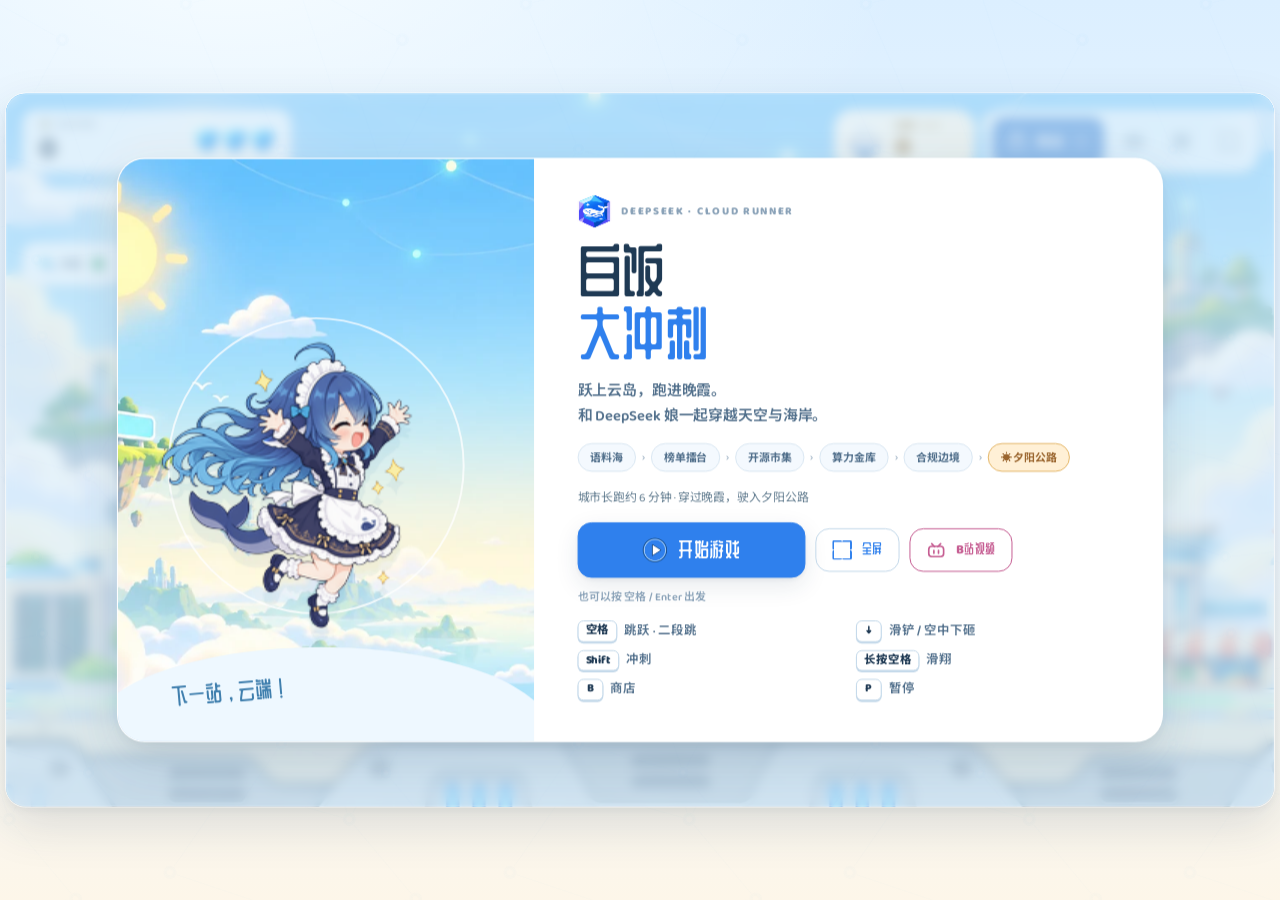
==== commit 6bfda600: "feat: enter the animated sunset coast after six minutes Spread the five city districts across the op" ====
--- a/index.html
+++ b/index.html
@@ -132,6 +132,7 @@
   }
 </style>
 <link rel="stylesheet" href="src/art-direction.css?v=20260930-sky2">
+<link rel="stylesheet" href="src/coast.css?v=20261001-paced">
 </head>
 <body>
 <div id="fit">
@@ -187,7 +188,7 @@
         <div class="titleWrap">
           <h1>白饭<span>大冲刺</span></h1>
         </div>
-        <div class="sub">DeepSeek 娘 · 无限跑酷</div>
+        <div class="sub">跃上云岛，跑进晚霞。<br>和 DeepSeek 娘一起穿越天空与海岸。</div>
 
         <div class="zoneStrip">
           <span class="zchip">语料海</span><em>›</em>
@@ -286,6 +287,7 @@
 
 <script src="src/memes.js"></script>
 <script src="src/audio.js"></script>
-<script src="src/game.js?v=20261001-events1"></script>
+<script src="src/coast.js?v=20261001-longrun"></script>
+<script src="src/game.js?v=20261001-coast1"></script>
 </body>
 </html>
--- a/src/coast.css
+++ b/src/coast.css
@@ -0,0 +1,3 @@
+/* The road is a distance-driven district, shown in the itinerary. */
+.coastChip{background:#fff0d6!important;border-color:#e5b86a!important;color:#9a652e!important;display:inline-flex;align-items:center;gap:4px}
+#coastDescription{margin:8px 0 15px;color:#647e91;font-size:12px;line-height:1.5}
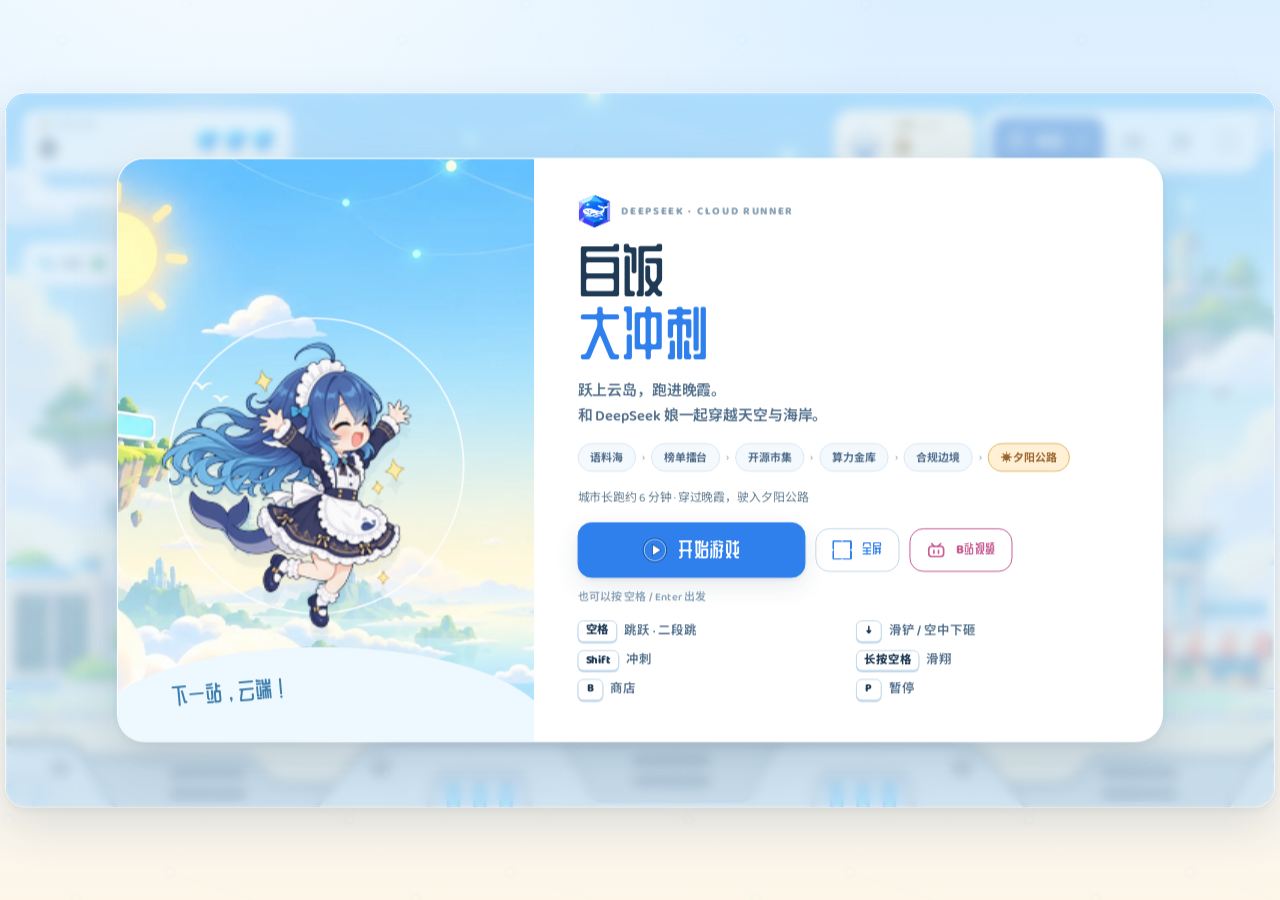
==== commit 182e982b: "feat: share varied platform and pit encounters across tracks Add 15 procedural platform, gap, obstac" ====
--- a/index.html
+++ b/index.html
@@ -288,6 +288,7 @@
 <script src="src/memes.js"></script>
 <script src="src/audio.js"></script>
 <script src="src/coast.js?v=20261001-longrun"></script>
-<script src="src/game.js?v=20261001-coast1"></script>
+<script src="src/route-patterns.js?v=20261001"></script>
+<script src="src/game.js?v=20261001-route4"></script>
 </body>
 </html>
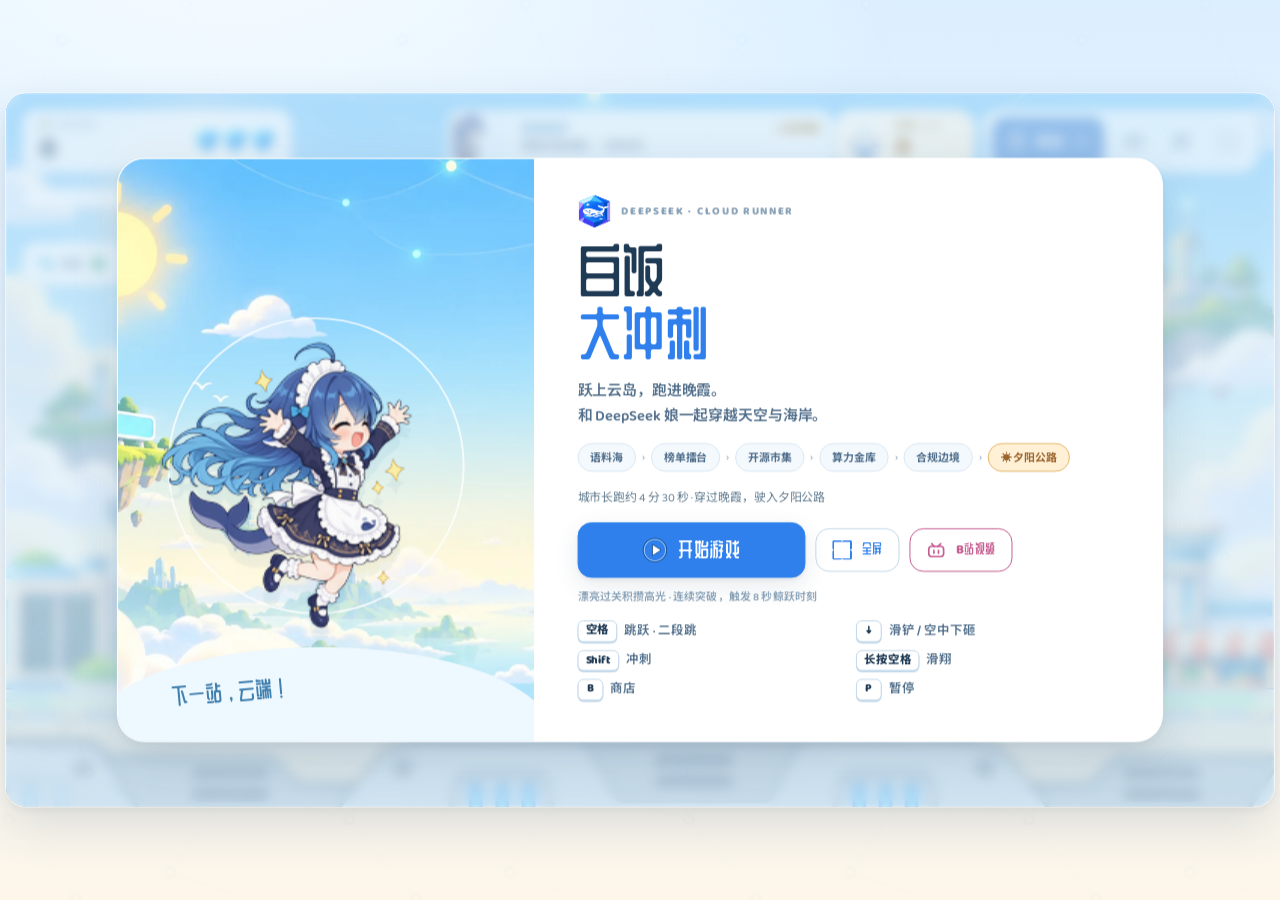
==== commit 27826671: "feat: add interactive devices and earned highlight moments Cargo crab cars, whale-tail springs and t" ====
--- a/index.html
+++ b/index.html
@@ -131,8 +131,8 @@
     *,*::before,*::after{animation-duration:.001ms !important;animation-iteration-count:1 !important}
   }
 </style>
-<link rel="stylesheet" href="src/art-direction.css?v=20260930-sky2">
-<link rel="stylesheet" href="src/coast.css?v=20261001-paced">
+<link rel="stylesheet" href="src/art-direction.css">
+<link rel="stylesheet" href="src/coast.css">
 </head>
 <body>
 <div id="fit">
@@ -173,6 +173,12 @@
 
       <div id="shopNotice" class="panel"></div>
 
+      <div id="heroMoment" class="panel" aria-label="鲸鱼娘高光进度">
+        <div class="heroFace"><img id="heroFace" data-asset="hero/idle" alt="鲸鱼娘"></div>
+        <div class="heroMomentBody"><div class="heroMomentHead"><b id="runBeat">轻快起步</b><span id="styleChain">0 连突破</span></div>
+          <div id="heroMessage">连续突破 5 道 · 0/5</div>
+          <div class="sparkMeter"><i id="sparkFill"></i></div></div>
+      </div>
       <div id="combo">
         <div id="comboRing"></div>
         <div id="comboNum">x1</div>
@@ -203,7 +209,7 @@
           <button class="bigbtn ghost jsFs hide" id="btnFullCard"><span class="fsIco"><i></i></span>全屏</button>
           <a class="bigbtn ghost" id="btnBili" href="https://www.bilibili.com/video/BV1D9aW6KEaZ/" target="_blank" rel="noopener noreferrer" title="在哔哩哔哩观看"><svg class="biliIco" viewBox="0 0 24 24" aria-hidden="true"><rect x="3" y="7.6" width="18" height="12.4" rx="3.6"/><path d="M6.6 4.4 10 7.9M17.4 4.4 14 7.9"/><path d="M9.2 12.6v3.4M14.8 12.6v3.4"/></svg>B站视频</a>
         </div>
-        <div class="start">也可以按 空格 / Enter 出发</div>
+        <div class="start">漂亮过关积攒高光 · 连续突破，触发 8 秒鲸跃时刻</div>
 
         <div class="keybar">
           <span class="kb"><b>空格</b>跳跃 · 二段跳</span>
@@ -241,6 +247,7 @@
             <div id="bestLine"></div>
           </div>
 
+          <div id="skillSummary" class="skillSummary"></div>
           <div id="deathReason" class="deathReason" role="status"></div>
 
           <div id="goStats">
@@ -287,8 +294,10 @@
 
 <script src="src/memes.js"></script>
 <script src="src/audio.js"></script>
-<script src="src/coast.js?v=20261001-longrun"></script>
-<script src="src/route-patterns.js?v=20261001"></script>
-<script src="src/game.js?v=20261001-route4"></script>
+<script src="src/coast.js"></script>
+<script src="src/obstacle-specials.js"></script>
+<script src="src/experience.js"></script>
+<script src="src/route-patterns.js"></script>
+<script src="src/game.js"></script>
 </body>
 </html>
--- a/src/art-direction.css
+++ b/src/art-direction.css
@@ -231,6 +231,28 @@
   border-left:1px solid var(--line);white-space:nowrap;
 }
 #zonePlaque.banner{border-color:#f0d9a8;background:rgba(253,243,224,.95)}
+
+/* A small, readable route thumbnail: links fill toward the next scene so the
+   long timed coast entrance is visible before its scenery starts blending in. */
+#routeProgress{
+  position:absolute;left:50%;top:16px;transform:translateX(-50%);
+  width:360px;padding:8px 12px 9px;z-index:2;pointer-events:none;
+}
+.routeHead{display:flex;align-items:center;justify-content:space-between;gap:10px;margin-bottom:7px;
+  color:var(--ink-3);font-size:10px;font-weight:800;letter-spacing:.08em}
+#routeNext{color:var(--blue);font-size:10px;font-weight:800;letter-spacing:0;white-space:nowrap}
+#routeTrack{display:flex;align-items:flex-start;width:100%;}
+.routeStop{position:relative;display:flex;flex-direction:column;align-items:center;gap:4px;min-width:38px;color:var(--ink-3);font-size:9px;font-weight:700;line-height:1.1;white-space:nowrap}
+.routeStop>i{display:block;width:10px;height:10px;border-radius:50%;background:#dbe8f1;border:2px solid #fff;box-shadow:0 0 0 1px #c8dae6;z-index:1;transition:background-color .2s,box-shadow .2s,transform .2s}
+.routeStop em{font-style:normal;transform:translateX(0)}
+.routeStop.current{color:var(--blue)}
+.routeStop.current>i{background:var(--blue);box-shadow:0 0 0 3px var(--blue-soft),0 0 0 4px var(--blue);transform:scale(1.05)}
+.routeStop.done{color:var(--ink-2)}
+.routeStop.done>i{background:var(--green);box-shadow:0 0 0 1px var(--green)}
+.routeStop.next{color:var(--gold)}
+.routeStop.next>i{background:#fff3d7;box-shadow:0 0 0 1px var(--gold-bright)}
+.routeLink{position:relative;display:block;flex:1;height:10px;margin:0 -1px;z-index:0;border-top:2px solid #dbe8f1}
+.routeLink i{display:block;width:100%;height:2px;margin-top:-2px;transform-origin:left center;transform:scaleX(0);background:linear-gradient(90deg,var(--green),var(--blue));transition:transform .2s}
 
 #eventBanner{
   position:absolute;right:16px;top:96px;width:382px;max-width:382px;box-sizing:border-box;
@@ -676,3 +698,34 @@
   #shopDismiss{width:44px;height:44px}
   #btnShopClose{min-height:48px}
 }
+/* A character-led performance cue, kept above the playable horizon. */
+#heroMoment{position:absolute;left:420px;top:16px;width:390px;height:64px;box-sizing:border-box;display:flex;align-items:center;gap:9px;padding:5px 12px 5px 5px;overflow:hidden;border-color:#cde5f5;background:rgba(249,253,255,.94)}
+.heroFace{position:relative;flex:0 0 60px;width:60px;height:54px;border-radius:12px;overflow:hidden;background:#e4f3fc}
+.heroFace img{position:absolute;width:148px;max-width:none;height:auto;left:-61px;top:-11px}
+.heroMomentBody{flex:1;min-width:0;display:flex;flex-direction:column;gap:3px}
+.heroMomentHead{display:flex;align-items:center;justify-content:space-between;gap:8px;font-size:12px;line-height:1.3}
+#runBeat{color:#347eb3;white-space:nowrap}
+#styleChain{color:#a77625;font-weight:800;white-space:nowrap;font-variant-numeric:tabular-nums}
+#heroMessage{font-size:11px;line-height:1.35;color:#58748c;white-space:nowrap;overflow:hidden;text-overflow:ellipsis}
+.sparkMeter{height:4px;overflow:hidden;border-radius:4px;background:#dcecf5}
+#sparkFill{display:block;height:100%;width:100%;background:#62acd7;transform:scaleX(0);transform-origin:left;transition:transform .16s linear}
+#heroMoment[data-phase="pressure"]{border-color:#edc3c9}
+#heroMoment[data-phase="pressure"] #runBeat{color:#bf6075}
+#heroMoment.spotlight{border-color:#efcc77;background:#fff8e9}
+#heroMoment.spotlight #runBeat{color:#b57b13}
+#heroMoment.spotlight #sparkFill{background:#efb147}
+#heroMoment.spotlight .heroFace{background:#fff0c6}
+.skillSummary{display:flex;align-items:center;gap:12px;text-align:left;width:100%;box-sizing:border-box;margin:8px 0 10px;padding:10px 14px;border:1px solid #dce8f0;border-radius:14px;background:#f5faff}
+.skillRank{font-size:38px;line-height:1;color:#c28e2c;min-width:35px;text-align:center}
+.skillSummary div{display:flex;flex-direction:column;gap:2px}
+.skillSummary strong{font-size:16px;color:#346e9c}
+.skillSummary span{font-size:11px;color:#58748c}
+.skillSummary small{font-size:11px;color:#9e742e}
+@media(prefers-reduced-motion:reduce){#sparkFill{transition:none}}
+/* Keep the two central HUD cards as one vertical planning stack: the upper
+   card describes the current run, while the lower card answers "where next?". */
+#heroMoment{left:50%;top:16px;transform:translateX(-50%);width:390px}
+#routeProgress{left:50%;top:88px;transform:translateX(-50%);width:326px;padding:7px 10px;box-sizing:border-box}
+#routeProgress .routeHead{margin-bottom:5px}
+#cardOver .stat{box-sizing:border-box;min-height:44px;padding:6px 12px}
+#cardOver .overContent{padding:18px 34px 20px}
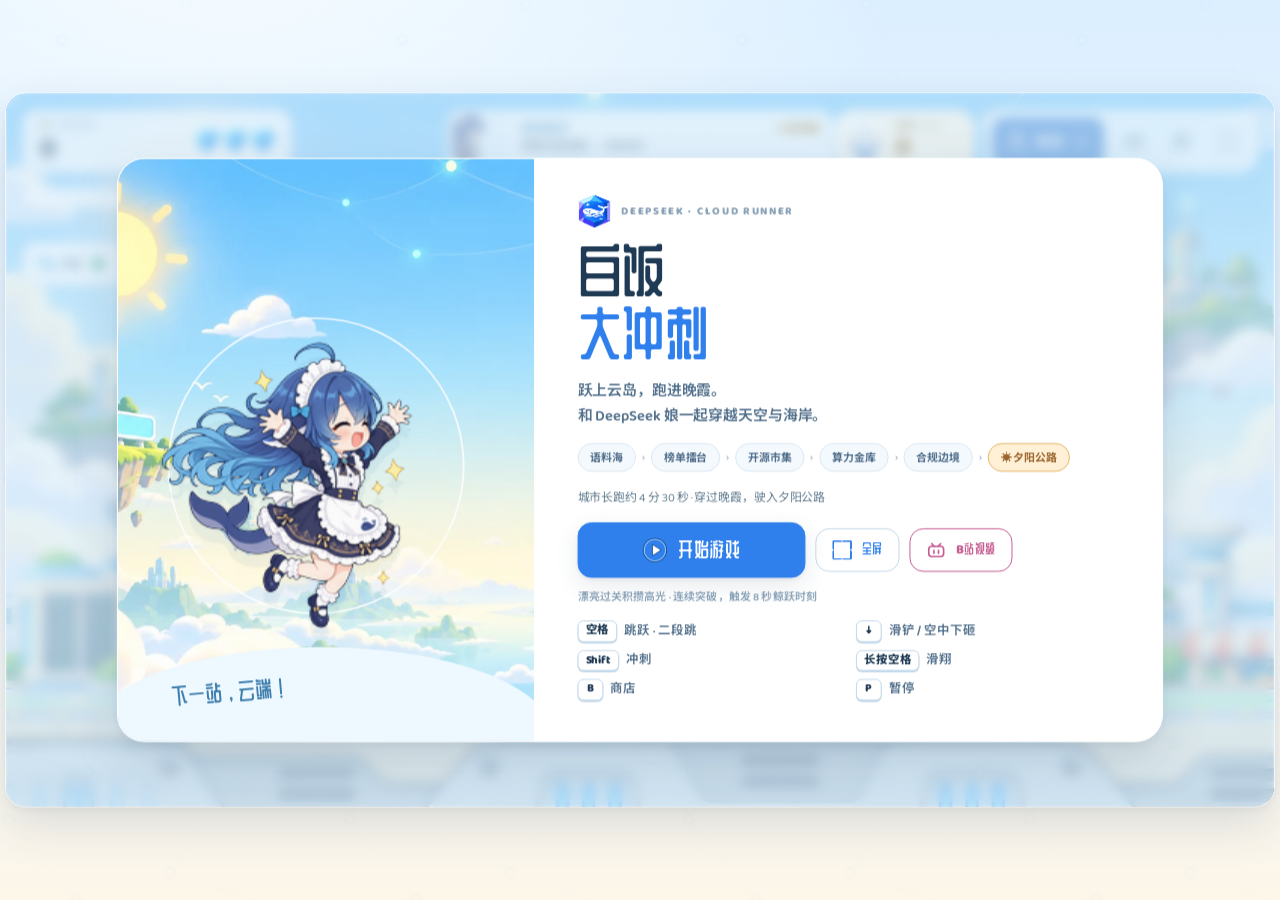
==== commit 3d30eea7: "feat: fill phone screens and harden touch input Landscape phones are wider than 16:9, so fitting the" ====
--- a/index.html
+++ b/index.html
@@ -21,7 +21,10 @@
      shadow, radius and animation lives in src/art-direction.css so there is
      exactly one place to change how the game looks. */
   *{box-sizing:border-box;-webkit-tap-highlight-color:transparent}
-  html,body{margin:0;height:100%;overflow:hidden}
+  /* overscroll-behavior: a downward swipe on the left half is the slide gesture,
+     and on Android Chrome a swipe that reaches the top of the page pulls the
+     page down to refresh instead of driving the runner. */
+  html,body{margin:0;height:100%;overflow:hidden;overscroll-behavior:none}
   body{
     font-family:var(--f-ui);
     /* The display face ships one weight; asking it for 800 would smear a fake
@@ -38,9 +41,16 @@
   button{font-family:inherit}
 
   /* ============================================================ cabinet ==== */
-  #fit{position:fixed;inset:0;display:flex;align-items:center;justify-content:center}
+  /* Landscape phones are wider than 16:9, and a notched one hides its left and
+     right edges behind the cutout. The safe-area padding keeps the cabinet
+     inside the usable rectangle; fitStage() measures this box, so the insets
+     never have to be duplicated in JS. */
+  #fit{
+    position:fixed;inset:0;display:flex;align-items:center;justify-content:center;
+    padding:0 env(safe-area-inset-right) 0 env(safe-area-inset-left);
+  }
   #stage{
-    position:relative;width:1280px;height:720px;
+    position:relative;width:1280px;height:calc(720px - var(--crop,0px));
     /* #fit is a flex row, and a 1280px item in a narrower one shrinks by default.
        Shrinking the layout box while the canvas keeps its own 1280px width put
        the right-hand third of the world outside `overflow:hidden`: the player
@@ -50,7 +60,15 @@
     transform-origin:center center;
     overflow:hidden;
   }
-  canvas{display:block;width:1280px;height:720px}
+  /* --crop is set by fitStage() on the stage element: on a wide viewport the
+     canvas is scaled to fill the width and this many canvas rows are trimmed
+     off the top (pure sky, see SKY_CROP_MAX). The stage box and every overlay
+     inside it shrink with the canvas, so the HUD stays glued to the visible
+     picture instead of drifting off the top edge. */
+  canvas{
+    display:block;position:absolute;left:0;top:calc(-1 * var(--crop,0px));
+    width:1280px;height:720px;
+  }
 
   /* ================================================================ HUD ==== */
   #hud{position:absolute;inset:0;z-index:2;pointer-events:none;font-weight:800}
@@ -124,6 +142,19 @@
      false alarm. */
   @media (orientation:portrait) and (max-width:600px){ #rotate{display:flex} }
 
+  /* ========================================================= in-app tip ==== */
+  /* Sits above the cabinet and #pad (8) but below #rotate (20) and the shop
+     panel (30): a portrait blocker or a purchase board outranks a notice. */
+  #openTip{
+    position:fixed;left:50%;top:calc(8px + env(safe-area-inset-top,0px));
+    transform:translateX(-50%);z-index:12;
+    display:flex;align-items:center;gap:10px;max-width:calc(100vw - 20px);
+    padding:7px 8px 7px 14px;border-radius:16px;
+    font-size:12.5px;font-weight:700;line-height:1.4;
+  }
+  #openTip.hide{display:none}
+  #openTip button{flex:0 0 auto;padding:6px 12px;border:0;cursor:pointer;font:inherit;font-weight:800}
+
   /* ============================================================= helpers === */
   #stage.selecting canvas{transition:filter .25s}
 
@@ -264,6 +295,7 @@
             <button class="legbtn" id="btnHome"><img data-asset="ui/icon_home" alt="">回到标题</button>
           </div>
           <div class="overHint">按 空格 / Enter 立即重跑</div>
+          <div class="mobileHelp" style="margin-top:10px">点按屏幕立即重跑</div>
         </div>
       </div>
     </div>
@@ -280,6 +312,14 @@
   <div class="phone"></div>
   <b>请横屏游玩</b>
   <span>赛道是 16:9 的，竖屏只看得见中间一小条。<br>把手机横过来即可开始。</span>
+</div>
+
+<!-- Shown only inside WeChat/QQ's built-in browser, which refuses fullscreen and
+     can leave a shared link looking broken. game.js fills the wording in and
+     drops it again when a run starts, so it never sits over the HUD. -->
+<div id="openTip" class="hide">
+  <span id="openTipText"></span>
+  <button id="openTipClose" type="button">知道了</button>
 </div>
 
 <div id="pad" class="hide">
--- a/src/art-direction.css
+++ b/src/art-direction.css
@@ -640,8 +640,8 @@
   #pad .side{bottom:calc(10px + env(safe-area-inset-bottom,0px));gap:10px}
   #pad .side.l{left:calc(12px + env(safe-area-inset-left,0px))}
   #pad .side.r{right:calc(12px + env(safe-area-inset-right,0px))}
-  #pad button{width:clamp(52px,15vh,68px);height:clamp(52px,15vh,68px);font-size:14px;gap:0;background:rgba(255,255,255,.78)}
-  #pad .jump{width:clamp(64px,18vh,82px);height:clamp(64px,18vh,82px);font-size:16px;background:rgba(255,255,255,.84)}
+  #pad button{width:clamp(64px,18vh,80px);height:clamp(64px,18vh,80px);font-size:14px;gap:0;background:rgba(255,255,255,.78)}
+  #pad .jump{width:clamp(80px,22vh,96px);height:clamp(80px,22vh,96px);font-size:16px;background:rgba(255,255,255,.84)}
   #pad button::before{width:22px;height:22px;font-size:18px;margin:0;background:none}
   #pad button i{display:none}
   #shopPanel{backdrop-filter:none;-webkit-backdrop-filter:none}
@@ -660,6 +660,17 @@
 #rotate span{font-size:13px;font-weight:600;line-height:1.7;color:var(--ink-2);max-width:320px}
 .iosHint{color:var(--gold);font-weight:700;font-size:12.5px;letter-spacing:.02em}
 
+/* ========================================================== in-app tip ==== */
+#openTip{
+  color:#2f5f86;background:rgba(255,252,240,.97);
+  border:1px solid #f0dfb8;box-shadow:0 6px 18px rgba(57,104,143,.18);
+}
+#openTip button{
+  border-radius:var(--r-s);color:#fff;background:var(--blue);
+  box-shadow:inset 0 1px 0 rgba(255,255,255,.25),0 2px 0 #2261aa;
+}
+#openTip button:active{transform:translateY(1px);box-shadow:inset 0 1px 3px rgba(20,67,122,.2)}
+
 /* ============================================================= helpers === */
 #stage.selecting canvas{filter:saturate(.9) brightness(.97);transition:filter .25s}
 
@@ -672,7 +683,12 @@
   #btns #btnShop{min-width:140px;height:64px}
   #btns #btnPause{min-width:64px;height:64px}
   #btns #btnSound,#btns #btnFull{display:none}
-  #cardTitle .keybar{display:none}
+  /* Keyboard-only wording is noise on a phone, so each card drops it and shows
+     the touch wording instead (.mobileHelp): the title card's key list, the
+     pause card's key list (built by showPauseCard with the same class), and the
+     game-over card's "press Space" line. */
+  #cardTitle .keybar,#cardPause .keybar{display:none}
+  #cardOver .overHint{display:none}
   .mobileHelp{display:block}
   #shopDismiss{width:64px;height:64px}
   #btnShopClose{min-height:68px}
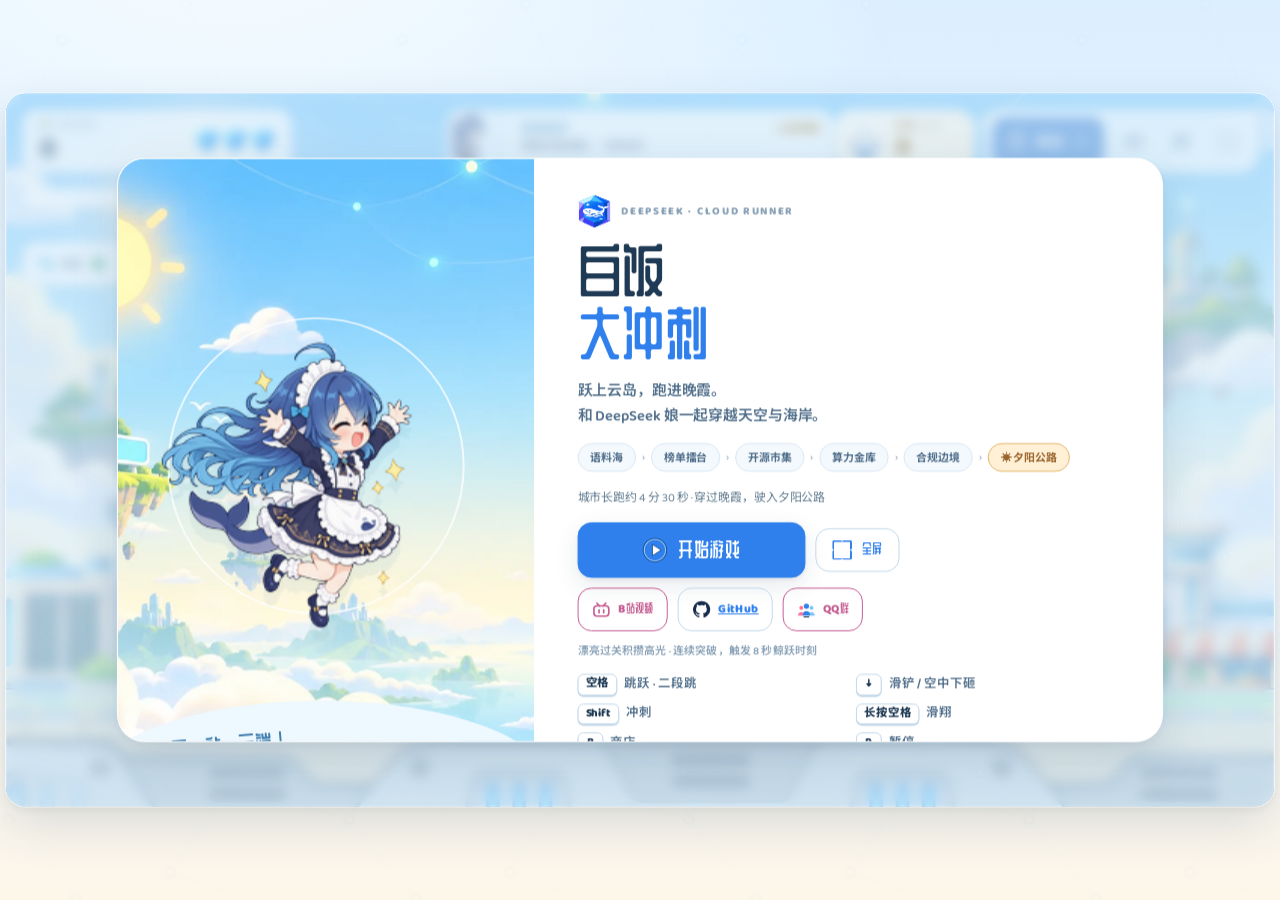
==== commit 1bcce643: "feat: add in-game community links Add GitHub and QQ group actions to the title screen, improve the Q" ====
--- a/index.html
+++ b/index.html
@@ -238,7 +238,11 @@
         <div class="startRow">
           <button class="bigbtn" id="btnStart"><img data-asset="ui/icon_play" alt="">开始游戏</button>
           <button class="bigbtn ghost jsFs hide" id="btnFullCard"><span class="fsIco"><i></i></span>全屏</button>
-          <a class="bigbtn ghost" id="btnBili" href="https://www.bilibili.com/video/BV1D9aW6KEaZ/" target="_blank" rel="noopener noreferrer" title="在哔哩哔哩观看"><svg class="biliIco" viewBox="0 0 24 24" aria-hidden="true"><rect x="3" y="7.6" width="18" height="12.4" rx="3.6"/><path d="M6.6 4.4 10 7.9M17.4 4.4 14 7.9"/><path d="M9.2 12.6v3.4M14.8 12.6v3.4"/></svg>B站视频</a>
+          <div class="socialRow">
+            <a class="bigbtn ghost socialLink" id="btnBili" href="https://www.bilibili.com/video/BV1D9aW6KEaZ/" target="_blank" rel="noopener noreferrer" title="在哔哩哔哩观看"><svg class="biliIco" viewBox="0 0 24 24" aria-hidden="true"><rect x="3" y="7.6" width="18" height="12.4" rx="3.6"/><path d="M6.6 4.4 10 7.9M17.4 4.4 14 7.9"/><path d="M9.2 12.6v3.4M14.8 12.6v3.4"/></svg>B站视频</a>
+            <a class="bigbtn ghost socialLink" href="https://github.com/EDMOK/fishrunning" target="_blank" rel="noopener noreferrer" title="访问 fishrunning GitHub 仓库"><img src="docs/github-icon.svg" alt="">GitHub</a>
+            <button class="bigbtn ghost socialLink" id="btnQQ" type="button" title="复制 QQ 群号 1041665197"><img src="docs/qq-group-icon.svg" alt="">QQ群</button>
+          </div>
         </div>
         <div class="start">漂亮过关积攒高光 · 连续突破，触发 8 秒鲸跃时刻</div>
 
--- a/src/art-direction.css
+++ b/src/art-direction.css
@@ -339,6 +339,7 @@
 }
 #cardTitle .zoneStrip em{font-style:normal;color:var(--ink-3);font-size:11px}
 #cardTitle .startRow{justify-content:flex-start;gap:10px;margin:0}
+#cardTitle .socialRow{display:flex;align-items:center;gap:10px;flex-wrap:wrap}
 #cardTitle #btnStart{min-width:230px}
 #cardTitle #btnFullCard{min-height:44px;padding:0 16px;font-size:13px}
 /* An <a>, not a <button>: the rest of the row drives game actions, this one
@@ -351,6 +352,10 @@
    currentColor, so the glyph follows this colour for free. */
 #cardTitle #btnBili{text-decoration:none;color:var(--pink);border-color:var(--pink)}
 #cardTitle #btnBili:hover{background:var(--pink-soft);border-color:var(--pink)}
+#cardTitle .socialLink{min-width:0;padding:0 13px;font-size:12px;gap:7px}
+#cardTitle .socialLink img{width:20px;height:20px;object-fit:contain}
+#cardTitle #btnQQ{color:var(--pink);border-color:var(--pink)}
+#cardTitle #btnQQ:hover{background:var(--pink-soft);border-color:var(--pink)}
 #cardTitle .start{margin:10px 0 14px;font-size:11px;font-weight:600;letter-spacing:.02em;text-align:left;color:var(--ink-3)}
 /* Three explicit rows keep the key list inside the card's fixed height. */
 #cardTitle .keybar{display:grid;grid-template-columns:1fr 1fr;gap:8px 16px;margin:0;justify-content:start}
@@ -676,7 +681,26 @@
 
 :focus-visible{outline:3px solid var(--blue);outline-offset:3px;border-radius:var(--r-s)}
 
-@media (hover:none) and (pointer:coarse){
+@media (max-width:900px), (hover:none) and (pointer:coarse){
+  #cardTitle{width:1120px;max-width:calc(100% - 32px);height:auto;min-height:0;display:block;overflow:auto}
+  #cardTitle .titleArt{display:none}
+  #cardTitle .titleContent{width:100%;padding:48px 64px 42px}
+  #cardTitle .titleEyebrow{justify-content:flex-start;font-size:14px;letter-spacing:.18em}
+  #cardTitle .titleEyebrow #emblem{width:44px;height:44px}
+  #cardTitle .titleWrap{margin:18px 0 16px}
+  #cardTitle h1{font-size:78px}
+  #cardTitle .sub{max-width:760px;font-size:20px;line-height:1.6}
+  #cardTitle .zoneStrip{gap:10px;margin:20px 0 24px}
+  #cardTitle .zchip{padding:7px 16px;font-size:14px}
+  #cardTitle .startRow{display:grid;grid-template-columns:minmax(0,1fr);gap:10px;width:100%}
+  #cardTitle .startRow #btnStart{width:100%;min-width:0;min-height:88px;font-size:26px}
+  #cardTitle .startRow #btnStart img{width:34px;height:34px}
+  #cardTitle .socialRow{display:grid;grid-template-columns:repeat(3,minmax(0,1fr));gap:10px;width:100%}
+  #cardTitle .socialRow .socialLink{width:100%;min-width:0;min-height:82px;padding:0 8px;font-size:18px;gap:8px;touch-action:manipulation}
+  #cardTitle .socialRow .socialLink img{width:36px;height:36px}
+  #cardTitle .startRow #btnFullCard{width:100%;min-width:0;min-height:72px;font-size:18px}
+  #cardTitle .keybar{display:none}
+  #cardTitle .mobileHelp{display:block}
   #riceWrap{height:78px}
   #btns{height:78px}
   #btnShop kbd{display:none}
@@ -707,6 +731,12 @@
   #btnShopClose{min-width:180px}
 }
 @media (max-height:520px){
+  #cardTitle .titleContent{padding:28px 38px 24px}
+  #cardTitle h1{font-size:48px}
+  #cardTitle .sub{font-size:13px;line-height:1.45}
+  #cardTitle .zoneStrip{margin-top:10px;margin-bottom:12px}
+  #cardTitle .start{margin-bottom:10px}
+  #cardTitle .socialLink{min-height:56px}
   #shopPanel{padding:8px}
   .shopWindow{max-height:calc(100dvh - 16px)}
   .shopHeader,.shopFooter{padding:8px 16px}
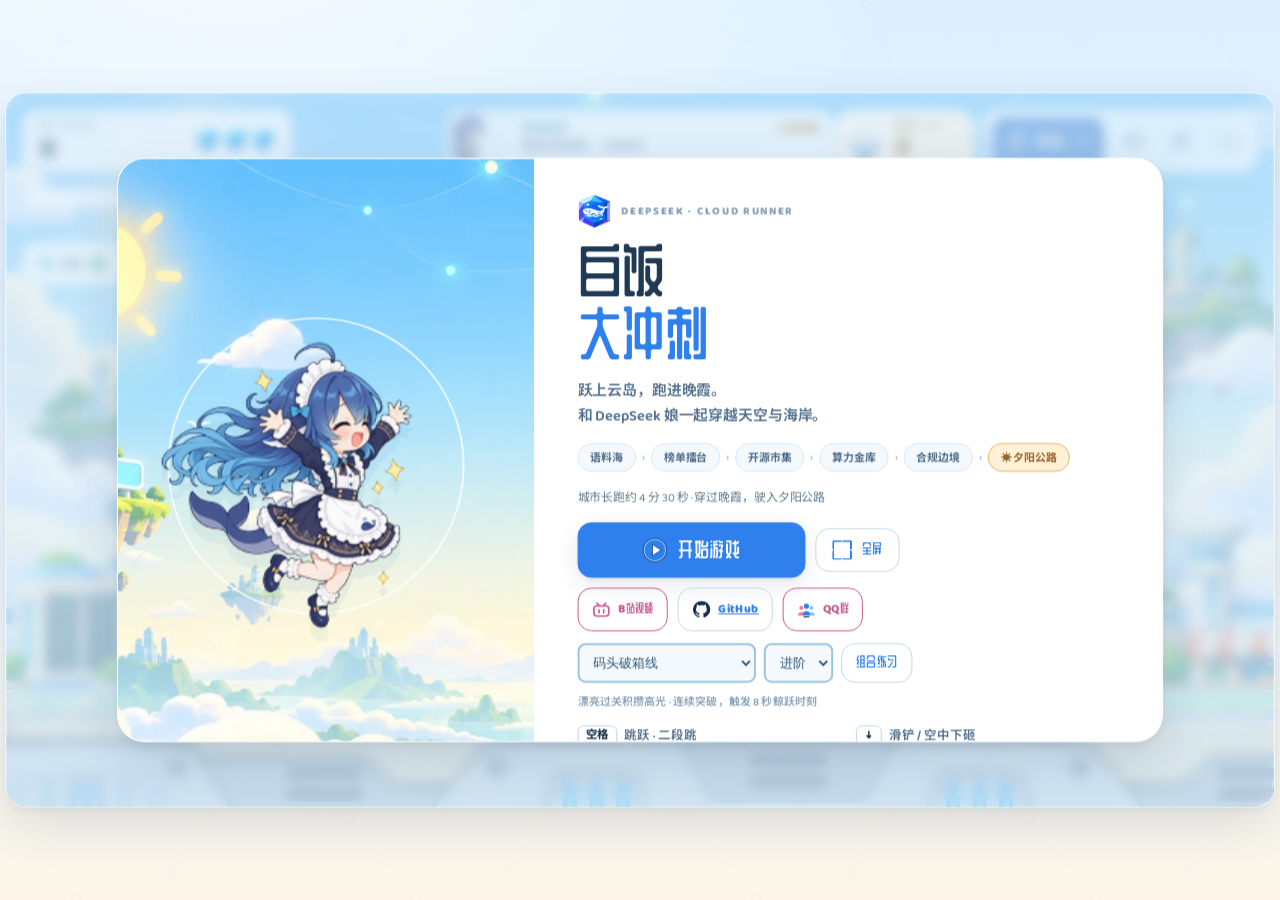
==== commit 3bcc62c5: "feat: migrate track generation to curated prefab chunks Replace runtime obstacle generation with 3,5" ====
--- a/index.html
+++ b/index.html
@@ -244,6 +244,7 @@
             <button class="bigbtn ghost socialLink" id="btnQQ" type="button" title="复制 QQ 群号 1041665197"><img src="docs/qq-group-icon.svg" alt="">QQ群</button>
           </div>
         </div>
+        <div class="practiceRow"><select id="practiceRoute" aria-label="练习赛道"></select><select id="practicePace" aria-label="练习难度"><option value="480">入门</option><option value="760" selected>进阶</option><option value="1000">极限</option></select><button class="bigbtn ghost" id="btnPractice" type="button">组合练习</button></div>
         <div class="start">漂亮过关积攒高光 · 连续突破，触发 8 秒鲸跃时刻</div>
 
         <div class="keybar">
@@ -298,6 +299,7 @@
             <button class="legbtn primary" id="btnAgain"><img data-asset="ui/icon_restart" alt="">再跑一次</button>
             <button class="legbtn" id="btnHome"><img data-asset="ui/icon_home" alt="">回到标题</button>
           </div>
+          <div id="actionSummary" class="overHint"></div>
           <div class="overHint">按 空格 / Enter 立即重跑</div>
           <div class="mobileHelp" style="margin-top:10px">点按屏幕立即重跑</div>
         </div>
@@ -341,7 +343,10 @@
 <script src="src/coast.js"></script>
 <script src="src/obstacle-specials.js"></script>
 <script src="src/experience.js"></script>
-<script src="src/route-patterns.js"></script>
+<script src="src/run-segments.js"></script>
+<script src="src/chunks-data.js"></script>
+<script src="src/chunks.js"></script>
+<script src="src/chunk-director.js"></script>
 <script src="src/game.js"></script>
 </body>
 </html>
--- a/src/art-direction.css
+++ b/src/art-direction.css
@@ -775,3 +775,13 @@
 #routeProgress .routeHead{margin-bottom:5px}
 #cardOver .stat{box-sizing:border-box;min-height:44px;padding:6px 12px}
 #cardOver .overContent{padding:18px 34px 20px}
+.practiceRow{display:flex;gap:8px;align-items:center;flex-wrap:wrap;margin:12px 0 0}
+.practiceRow select{min-height:40px;max-width:180px;border:2px solid #9cc4de;border-radius:8px;background:#f3f9fd;color:#315875;padding:4px 10px;font:600 13px inherit}
+#cardTitle #btnPractice{min-height:40px;padding:0 14px;font-size:13px}
+#actionSummary{color:#b46c32;font-weight:700}
+@media(pointer:coarse){.practiceRow select{min-height:54px;font-size:17px;max-width:240px}#cardTitle #btnPractice{min-height:54px;font-size:17px}}
+
+/* Touch targets are measured after the game stage is scaled to the phone. */
+@media (hover:none) and (pointer:coarse){
+  #cardTitle .socialRow .socialLink{min-height:max(82px,calc(48px / var(--stage-scale,1)))}
+}
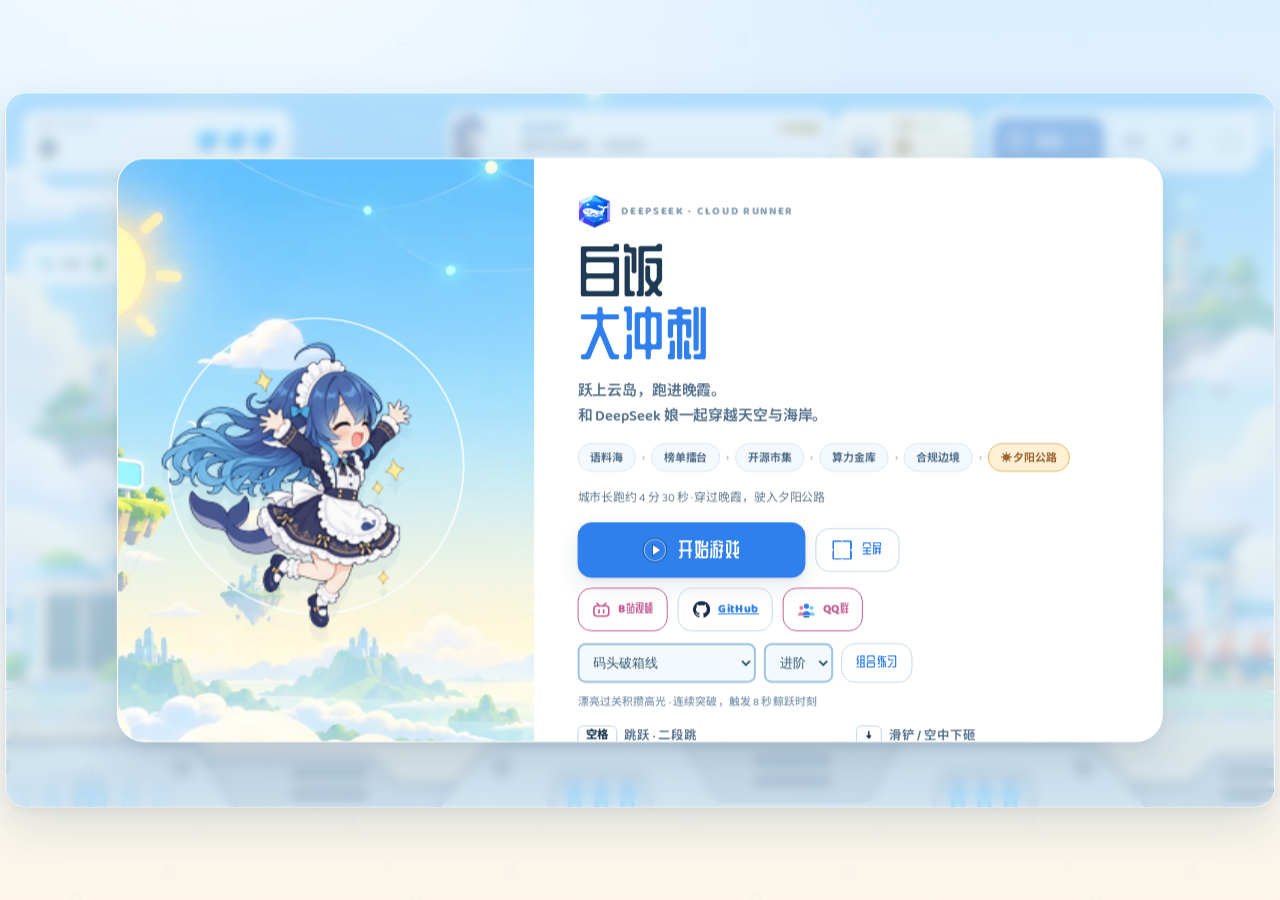
==== commit fbbf9f4e: "feat: add character-driven random events and themed scenes" ====
--- a/index.html
+++ b/index.html
@@ -345,6 +345,8 @@
 <script src="src/experience.js"></script>
 <script src="src/run-segments.js"></script>
 <script src="src/chunks-data.js"></script>
+<script src="src/event-chunks-data.js"></script>
+<script src="src/origin-event-chunks-data.js"></script>
 <script src="src/chunks.js"></script>
 <script src="src/chunk-director.js"></script>
 <script src="src/game.js"></script>
--- a/src/art-direction.css
+++ b/src/art-direction.css
@@ -270,7 +270,7 @@
 #evBody{display:flex;flex-direction:column;gap:2px;min-width:0;flex:1}
 #evTitle{font-size:15px;font-weight:800;color:var(--ink);line-height:1.3}
 #evText{font-size:11.5px;font-weight:600;color:var(--ink-2);line-height:1.45}
-#evCue{display:none}
+#evCue{display:block;font-size:11px;font-weight:750;line-height:1.35;color:var(--gold)}
 #evTimer{margin-top:4px;height:4px;border-radius:2px;background:#e3ecf3;overflow:hidden}
 #evTimer i{display:block;height:100%;width:100%;border-radius:2px;background:var(--gold-bright)}
 
